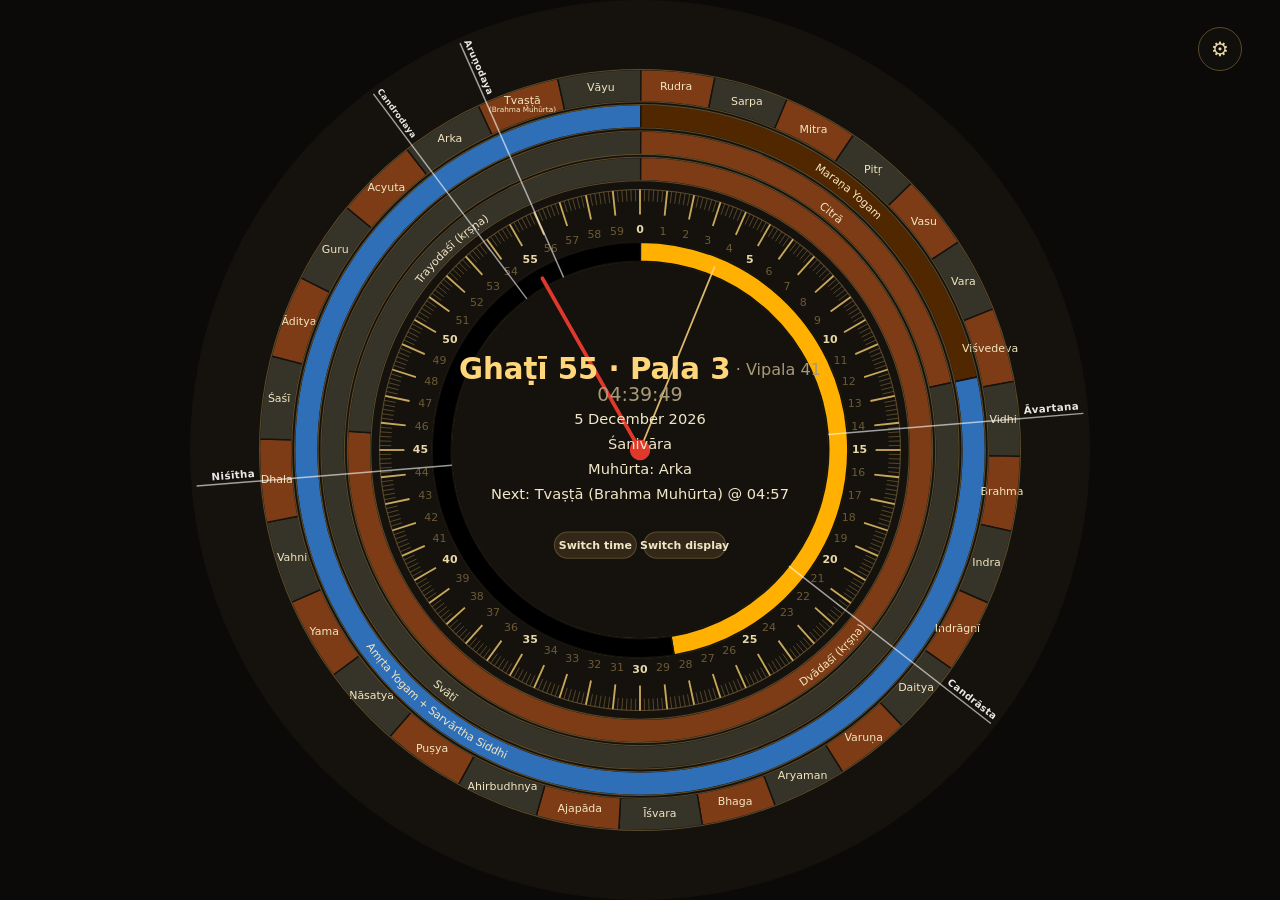
==== index.html @ 3bf40b59 "Settings: reorder the ring layers (switchable, Yogas, Nakṣatra, Tithi) A new 'Ring layers (outside -" ====
<!doctype html>
<html lang="en">
<head>
<meta charset="utf-8">
<meta name="viewport" content="width=device-width, initial-scale=1, maximum-scale=1, user-scalable=no">
<title>Vedic Wall Clock</title>
<link rel="manifest" href="manifest.json">
<meta name="theme-color" content="#15120d">
<meta name="mobile-web-app-capable" content="yes">
<meta name="apple-mobile-web-app-capable" content="yes">
<meta name="apple-mobile-web-app-status-bar-style" content="black-translucent">
<meta name="apple-mobile-web-app-title" content="Vedic Clock">
<link rel="icon" href="icons/favicon-32.png" sizes="32x32" type="image/png">
<link rel="icon" href="icons/favicon-16.png" sizes="16x16" type="image/png">
<link rel="apple-touch-icon" href="icons/apple-touch-icon.png">
<link rel="stylesheet" href="css/style.css?v=16">
</head>
<body>
<div id="stage">
  <svg id="dial"></svg>
  <button id="settings-toggle" aria-label="Settings">&#9881;</button>
</div>

<div id="settings-panel" class="hidden">
  <button id="settings-close" type="button" aria-label="Close">&times;</button>
  <h2>Settings</h2>

  <section>
    <h3>Time</h3>
    <label>Set clock to <input type="datetime-local" id="set-time"></label>
    <button id="set-time-now" type="button">Now</button>
    <button id="set-time-pause" type="button">Pause</button>
    <p class="settings-note" id="set-time-live">Live (following real time)</p>
  </section>

  <section>
    <h3>Location</h3>
    <label>Latitude <input type="number" id="set-lat" step="0.0001"></label>
    <label>Longitude <input type="number" id="set-lon" step="0.0001"></label>
    <label>Elevation (m) <input type="number" id="set-elev" step="1"></label>
    <button id="set-location-reset" type="button">Reset to Śṛṅgeri</button>
  </section>

  <section>
    <h3>Ayanāṃśa</h3>
    <select id="set-ayanamsa">
      <option value="lahiri">Lahiri (Citrapakṣa)</option>
    </select>
    <p class="settings-note">Only Lahiri is implemented in this prototype; see js/engine/ayanamsa.js.</p>
  </section>

  <section>
    <h3>Sunrise definition</h3>
    <label><input type="radio" name="sunriseEdge" value="upper-limb"> Upper limb, with refraction (default)</label>
    <label><input type="radio" name="sunriseEdge" value="disc-centre"> Disc centre, geometric (no refraction)</label>
  </section>

  <section>
    <h3>Ring layers (outside → in)</h3>
    <p class="settings-note">The physical order of the rings on the dial. Day / Night always stays innermost, inside the ghaṭī scale.</p>
    <ul id="set-layer-order" class="reorder-list"></ul>
  </section>

  <section>
    <h3>Switchable ring order</h3>
    <p class="settings-note">The order Switch display cycles through. Untick an element to leave it out. Tithi and nakṣatra have their own rings (see Always-on rings below). A sixth ring for Maraṇa, Viṣa, Amṛta, Sarvārtha Siddhi and Ravi Yoga appears on its own, outside this order, only on days one of them is actually active.</p>
    <ul id="set-ring-order" class="reorder-list"></ul>
  </section>

  <section>
    <h3>Always-on rings</h3>
    <div id="set-fixed-rings"></div>
  </section>

  <section>
    <h3>Marker lines</h3>
    <div id="set-markers"></div>
    <p class="settings-note">Candrodaya/Candrāsta (moonrise/moonset) appear only when they fall within the day; Saṅkrānti only on the day the Sun enters a new rāśi.</p>
  </section>

  <div class="settings-actions">
    <button id="settings-save" type="button">Save</button>
    <button id="settings-cancel" type="button">Cancel</button>
  </div>
</div>

<script src="js/vendor/astronomy.browser.js"></script>
<script src="js/engine/util.js"></script>
<script src="js/engine/ayanamsa.js"></script>
<script src="js/engine/sunrise.js"></script>
<script src="js/engine/sidereal.js"></script>
<script src="js/engine/elongation.js"></script>
<script src="js/engine/tithi.js"></script>
<script src="js/engine/nakshatra.js"></script>
<script src="js/engine/yoga.js"></script>
<script src="js/engine/karana.js"></script>
<script src="js/engine/lagna.js"></script>
<script src="js/engine/day-events.js"></script>
<script src="js/engine/masa.js"></script>
<script src="js/engine/scaled-intervals.js"></script>
<script src="js/engine/ghati.js"></script>
<script src="js/engine/panchanga.js"></script>
<script src="js/render/ring-adapter.js"></script>
<script src="js/render/dial.js"></script>
<script src="js/settings.js"></script>
<script src="js/app.js"></script>
<script>
  // Registers the offline cache (sw.js) so the clock keeps working once
  // installed, even without a connection. Harmless no-op over plain http://
  // or file:// where Service Worker isn't available/permitted.
  if ("serviceWorker" in navigator) {
    window.addEventListener("load", function () {
      navigator.serviceWorker.register("sw.js").catch(function (err) {
        console.warn("Service worker registration failed:", err);
      });
    });
  }
</script>
</body>
</html>
---- css/style.css ----
:root {
  --bg: #0b0a08;
  --dial-bg: #15120d;
  --ring-fill: #2a2113;
  --ring-fill-alt: #332817;
  --ring-neutral: #1c180f;
  --ring-stroke: #5a4a2a;
  /* Every ring of plain divisions (tithi, nakshatra, muhurta, yaama, kala,
     hora, yoga, karana, lagna) alternates these two by position. */
  --div-base: #7e3c16; /* red-brown */
  --div-alt: #363329; /* olive green */
  --daynight-day: #ffb000;
  --daynight-night: #000000;
  --tick-major: #c9a85c;
  --tick-minor: #6b5a35;
  --numeral: #e8d8a8;
  --hand: #e0392b;
  --hub: #e0392b;
  --centre-text: #f0e6c8;
  --centre-ghati: #ffd77a;
  --centre-clock-secondary: #a89a78;
  --contested: #e0392b;
  /* Good/bad-time rings (Good / Bad Times, and the yoga alert ring): bad =
     the project owner's dark brown, good = bright blue, mixed = the even
     blend of those two fills, ((#512700 + #2f6fb8) / 2). */
  --bad-fill: #512700;
  --bad-label: #ffe9cc;
  --good-fill: #2f6fb8;
  --good-label: #f0f7ff;
  --mixed-fill: #404b5c;
  --mixed-label: #f4f1ea;
  --label: #f3e6c0;
  --tooltip-bg: #1c1812;
  --tooltip-text: #f0e6c8;
  --tooltip-border: #5a4a2a;
}

* { box-sizing: border-box; }

html, body {
  margin: 0;
  padding: 0;
  width: 100%;
  height: 100%;
  background: var(--bg);
  overflow: hidden;
  font-family: "Segoe UI", system-ui, sans-serif;
}

#stage {
  position: relative;
  width: 100vw;
  height: 100vh;
  display: flex;
  align-items: center;
  justify-content: center;
}

#dial {
  width: min(100vw, 100vh);
  height: min(100vw, 100vh);
  background: var(--dial-bg);
  border-radius: 50%;
  touch-action: pan-y;
  user-select: none;
  cursor: default;
}

.ring-boundary, .ghati-scale-boundary {
  fill: none;
  stroke: var(--ring-stroke);
  stroke-width: 1.5;
}

.ring-segment {
  fill: var(--ring-fill);
  stroke: var(--dial-bg);
  stroke-width: 2;
}
.ring-segment:nth-of-type(odd) { fill: var(--ring-fill-alt); }
.ring-segment.neutral { fill: var(--ring-neutral); }
/* Invisible hover targets for the pieces of a merged good/bad run (see
   dial.js groupRuns): they carry the tooltips, the run's own path the look. */
.ring-segment-hit { fill: transparent; stroke: none; }
.ring-segment.contested { stroke: var(--contested); stroke-dasharray: 4 3; }

.ring-segment.div-base { fill: var(--div-base); }
.ring-segment.div-alt { fill: var(--div-alt); }

/* Good/bad-time rings (Rahu/Yama/Gulika/Durmuhurta/Abhijit, and Marana/
   Visha/Amrita/Sarvartha-Siddhi/Ravi Yoga): inauspicious spans in dark
   brown, auspicious ones in blue, overlaps of the two in their blend.
   These come after the `:nth-of-type(odd)`/`.neutral` rules above so they
   win the (equal-specificity) cascade regardless of position. */
.ring-segment.bad { fill: var(--bad-fill); }
.ring-segment.good { fill: var(--good-fill); }
.ring-segment.mixed { fill: var(--mixed-fill); }
.bad-label { fill: var(--bad-label); font-weight: 600; }
.good-label { fill: var(--good-label); font-weight: 600; }
.mixed-label { fill: var(--mixed-label); font-weight: 600; }

.tick-major { stroke: var(--tick-major); stroke-width: 2.5; }
.tick-minor { stroke: var(--tick-minor); stroke-width: 1; }

.dial-label {
  fill: var(--label);
  font-size: 15px;
  pointer-events: none;
}
.ghati-numeral { fill: var(--numeral); font-weight: 600; }
.ghati-numeral-minor { fill: var(--tick-minor); font-weight: 400; }
.hour-numeral { fill: var(--numeral); font-weight: 400; opacity: 0.8; }
.sunrise-numeral { fill: var(--daynight-day); font-weight: 700; }
.tick-sunrise { stroke: var(--daynight-day); stroke-width: 3; }
.contested-label { fill: var(--contested); }
.contested-marker { fill: var(--contested); pointer-events: none; }
.label-path { fill: none; stroke: none; }
.curved-label { font-weight: 500; }

.hand-line { stroke: var(--hand); stroke-width: 5; stroke-linecap: round; }
.hand-hub { fill: var(--hub); }
.pala-hand-line { stroke: var(--centre-ghati); stroke-width: 2.5; stroke-linecap: round; opacity: 0.85; }
.centre-plate { fill: var(--dial-bg); }

/* "Switch time" / "Switch display" buttons in the centre of the dial
   (SVG, see dial.js centreButton). */
.centre-button { cursor: pointer; outline: none; }
.centre-button-bg { fill: var(--ring-fill-alt); stroke: var(--ring-stroke); stroke-width: 1.5; }
.centre-button:hover .centre-button-bg,
.centre-button:focus-visible .centre-button-bg { fill: var(--ring-stroke); }
.centre-button-label { fill: var(--centre-text); font-size: 15px; font-weight: 600; pointer-events: none; }

/* Avartana / Nishitha marker lines (dial.js renderDayMarkers). */
.day-marker-line { stroke: #ffffff; stroke-opacity: 0.6; stroke-width: 2; pointer-events: none; }
.day-marker-hit { stroke: transparent; stroke-width: 14; }
.day-marker-label {
  fill: #ffffff; fill-opacity: 0.9;
  font-size: 14px; font-weight: 700; letter-spacing: 0.04em;
  /* dark halo so the text stays legible over whichever ring it crosses */
  stroke: var(--dial-bg); stroke-width: 3px; stroke-opacity: 0.8; paint-order: stroke;
  pointer-events: none;
}

.daynight-segment { stroke: var(--dial-bg); stroke-width: 2; }
.daynight-day { fill: var(--daynight-day); }
.daynight-night { fill: var(--daynight-night); }

.centre-line {
  fill: var(--centre-text);
  font-size: 20px;
  pointer-events: none;
}
.centre-line-ghati {
  fill: var(--centre-ghati);
  font-size: 40px;
  font-weight: 700;
  font-variant-numeric: tabular-nums;
}
.centre-line-clock-secondary {
  fill: var(--centre-clock-secondary);
  font-size: 26px;
  font-variant-numeric: tabular-nums;
}
.centre-line-sub {
  font-size: 22px;
  font-weight: 400;
  fill: var(--centre-clock-secondary);
}

#settings-toggle {
  position: absolute;
  top: 3%;
  right: 3%;
  width: 44px;
  height: 44px;
  border-radius: 50%;
  background: rgba(21, 18, 13, 0.7);
  color: var(--numeral);
  border: 1px solid var(--ring-stroke);
  font-size: 20px;
  cursor: pointer;
  z-index: 5;
}
#settings-toggle:hover { background: rgba(42, 33, 19, 0.9); }

#settings-panel {
  position: fixed;
  top: 0;
  right: 0;
  bottom: 0;
  width: min(360px, 90vw);
  overflow-y: auto;
  background: #1a1510;
  color: var(--centre-text);
  border-left: 1px solid var(--ring-stroke);
  padding: 20px;
  font-family: "Segoe UI", system-ui, sans-serif;
  z-index: 20;
  box-shadow: -8px 0 24px rgba(0, 0, 0, 0.5);
}
#settings-panel.hidden { display: none; }
#settings-close {
  position: absolute;
  top: 14px;
  right: 16px;
  width: 32px;
  height: 32px;
  border-radius: 50%;
  background: #332817;
  color: var(--centre-text);
  border: 1px solid var(--ring-stroke);
  font-size: 20px;
  line-height: 1;
  cursor: pointer;
}
#settings-panel h2 { margin-top: 0; color: var(--centre-ghati); }
#settings-panel h3 { font-size: 14px; text-transform: uppercase; letter-spacing: 0.05em; color: var(--numeral); margin-bottom: 8px; }
#settings-panel section { margin-bottom: 22px; }
#settings-panel label { display: block; margin-bottom: 8px; font-size: 14px; }
#settings-panel input[type="number"],
#settings-panel input[type="datetime-local"] {
  width: 100%;
  background: #262019;
  color: var(--centre-text);
  border: 1px solid #555;
  padding: 5px 8px;
  margin-top: 3px;
}
#settings-panel select {
  width: 100%;
  background: #262019;
  color: var(--centre-text);
  border: 1px solid #555;
  padding: 5px 8px;
}
#settings-panel .settings-note { font-size: 12px; color: #a89a78; margin: 6px 0 0; }
#settings-panel button {
  background: #332817;
  color: var(--centre-text);
  border: 1px solid var(--ring-stroke);
  padding: 6px 14px;
  cursor: pointer;
  margin-top: 6px;
}
#settings-panel button:disabled { opacity: 0.3; cursor: default; }
.reorder-list { list-style: none; padding: 0; margin: 0; }
.reorder-list li {
  display: flex;
  align-items: center;
  justify-content: space-between;
  padding: 6px 8px;
  background: #221c14;
  border: 1px solid #3a3022;
  margin-bottom: 4px;
  font-size: 14px;
}
.reorder-list li button { padding: 2px 8px; margin: 0 0 0 4px; }
.reorder-list li label { margin: 0; flex: 1; }
.settings-actions { display: flex; gap: 10px; }
.settings-actions button { flex: 1; }
#settings-save { background: var(--ring-stroke); font-weight: 600; }
#set-time { margin-right: 8px; }
#set-time-live { font-style: italic; }

/* Custom dark-mode tooltip for ring segments (replaces SVG's native <title>,
   which is OS-rendered and can't be styled - see dial.js attachTooltip).
   A light-mode variant is a later concern. */
.dial-tooltip {
  position: fixed;
  z-index: 50;
  background: var(--tooltip-bg);
  color: var(--tooltip-text);
  border: 1px solid var(--tooltip-border);
  border-radius: 4px;
  padding: 6px 10px;
  font-family: "Segoe UI", system-ui, sans-serif;
  font-size: 13px;
  line-height: 1.4;
  pointer-events: none;
  white-space: nowrap;
  box-shadow: 0 4px 12px rgba(0, 0, 0, 0.5);
}
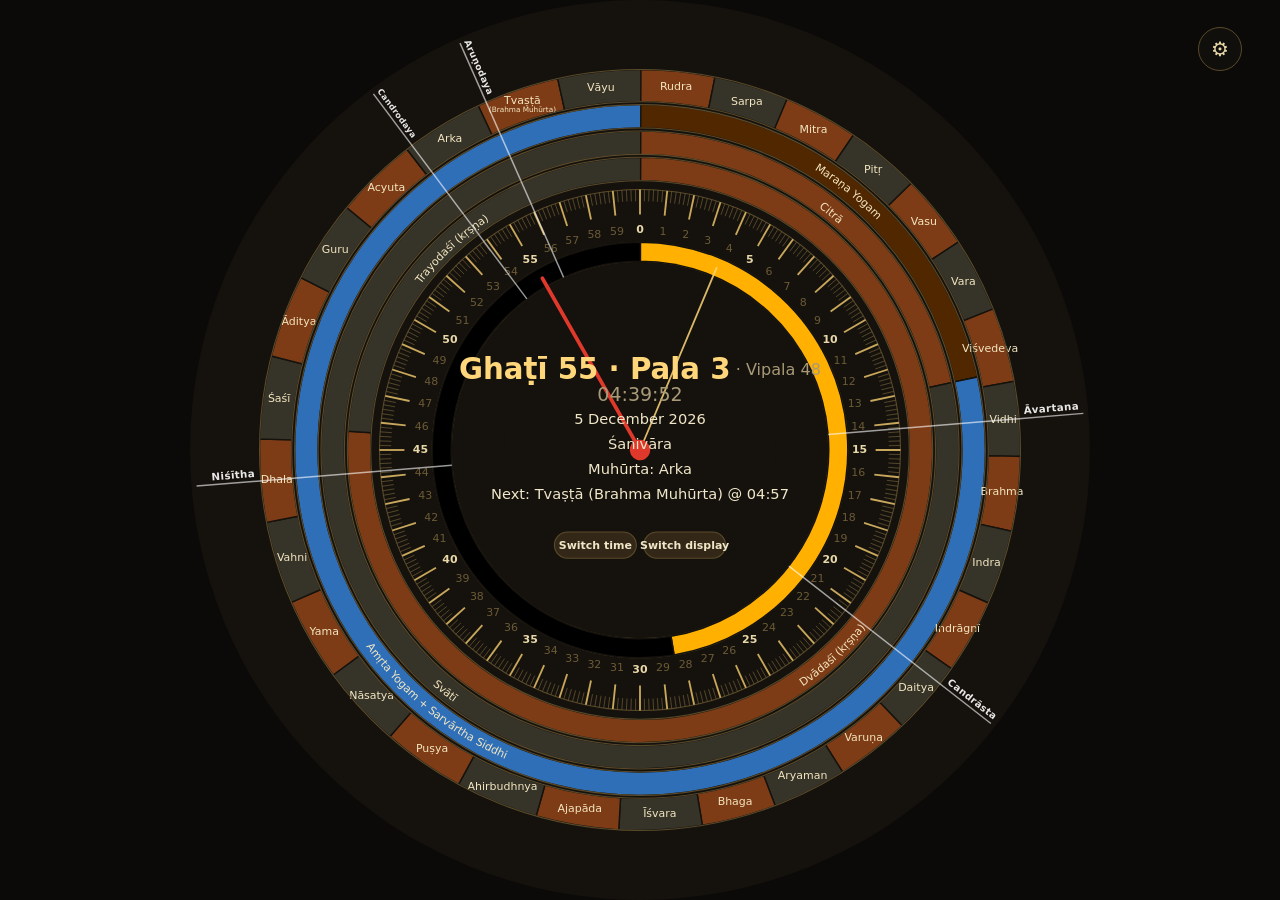
==== commit ca3adf7b: "Merge Ring layers and Always-on rings settings sections Hide/unhide checkboxes for Yogas, Nakṣatra, " ====
--- a/index.html
+++ b/index.html
@@ -57,19 +57,14 @@
 
   <section>
     <h3>Ring layers (outside → in)</h3>
-    <p class="settings-note">The physical order of the rings on the dial. Day / Night always stays innermost, inside the ghaṭī scale.</p>
+    <p class="settings-note">The physical order of the rings on the dial, and which of the always-on rings are shown. Day / Night always stays innermost, inside the ghaṭī scale, so it has no reorder control.</p>
     <ul id="set-layer-order" class="reorder-list"></ul>
   </section>
 
   <section>
     <h3>Switchable ring order</h3>
-    <p class="settings-note">The order Switch display cycles through. Untick an element to leave it out. Tithi and nakṣatra have their own rings (see Always-on rings below). A sixth ring for Maraṇa, Viṣa, Amṛta, Sarvārtha Siddhi and Ravi Yoga appears on its own, outside this order, only on days one of them is actually active.</p>
+    <p class="settings-note">The order Switch display cycles through. Untick an element to leave it out. Tithi and nakṣatra have their own rings (see Ring layers above). A sixth ring for Maraṇa, Viṣa, Amṛta, Sarvārtha Siddhi and Ravi Yoga appears on its own, outside this order, only on days one of them is actually active.</p>
     <ul id="set-ring-order" class="reorder-list"></ul>
-  </section>
-
-  <section>
-    <h3>Always-on rings</h3>
-    <div id="set-fixed-rings"></div>
   </section>
 
   <section>
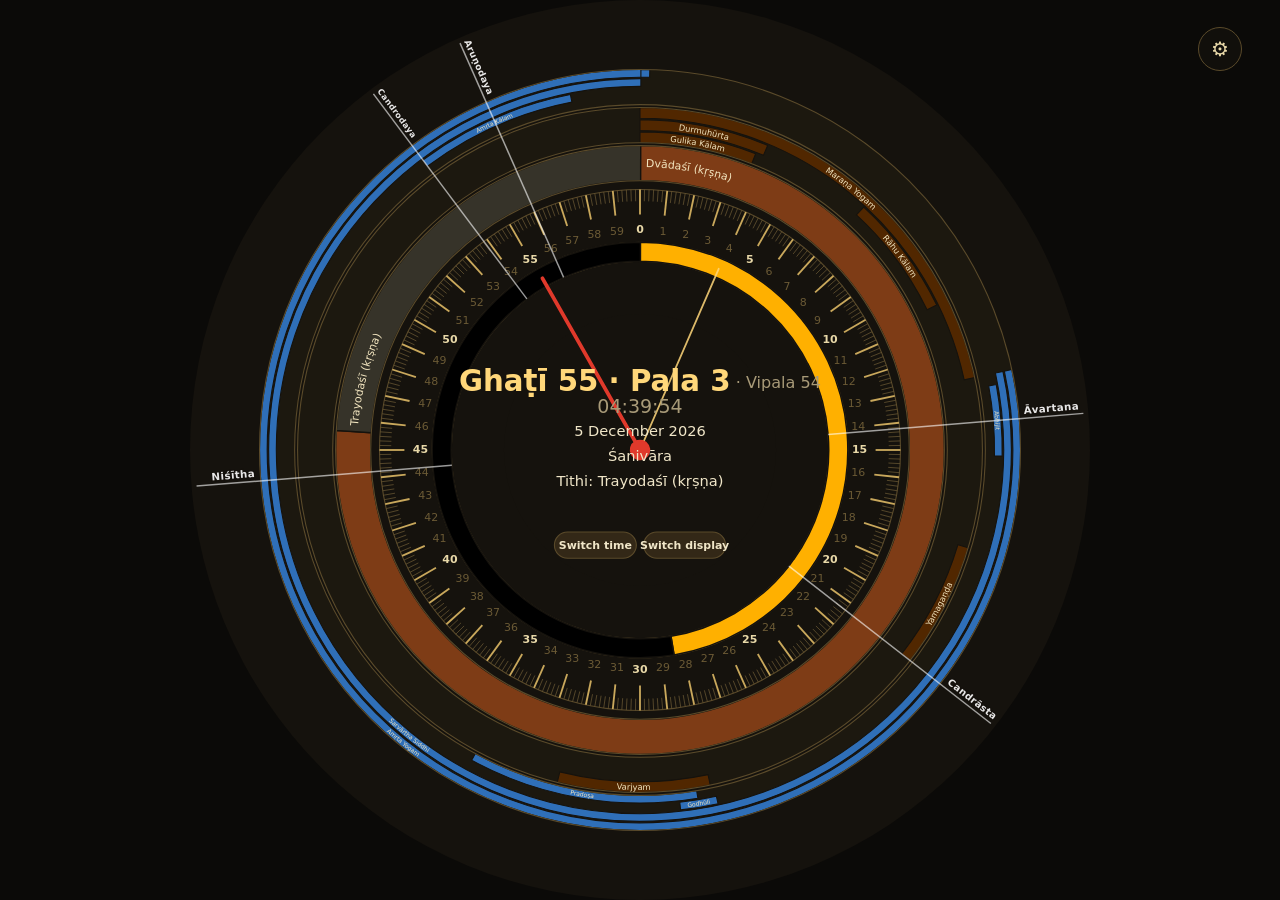
==== commit ced4c2ea: "Rings: Good Times and Bad Times always-on, tithi/nakshatra switchable - Three equal ring layers (48 " ====
--- a/index.html
+++ b/index.html
@@ -13,7 +13,7 @@
 <link rel="icon" href="icons/favicon-32.png" sizes="32x32" type="image/png">
 <link rel="icon" href="icons/favicon-16.png" sizes="16x16" type="image/png">
 <link rel="apple-touch-icon" href="icons/apple-touch-icon.png">
-<link rel="stylesheet" href="css/style.css?v=16">
+<link rel="stylesheet" href="css/style.css?v=17">
 </head>
 <body>
 <div id="stage">
@@ -63,7 +63,7 @@
 
   <section>
     <h3>Switchable ring order</h3>
-    <p class="settings-note">The order Switch display cycles through. Untick an element to leave it out. Tithi and nakṣatra have their own rings (see Ring layers above). A sixth ring for Maraṇa, Viṣa, Amṛta, Sarvārtha Siddhi and Ravi Yoga appears on its own, outside this order, only on days one of them is actually active.</p>
+    <p class="settings-note">The order Switch display cycles through. Untick an element to leave it out. The good and bad times (Rāhu Kālam, Yamagaṇḍa, Gulika, Durmuhūrta, Varjyam; Abhijit, Pradoṣa, Godhūli, Amṛta Kālam; and the Maraṇa, Viṣa, Amṛta, Sarvārtha Siddhi and Ravi yogas) have their own always-on Good Times and Bad Times rings (see Ring layers above).</p>
     <ul id="set-ring-order" class="reorder-list"></ul>
   </section>
 
--- a/css/style.css
+++ b/css/style.css
@@ -20,15 +20,12 @@
   --centre-ghati: #ffd77a;
   --centre-clock-secondary: #a89a78;
   --contested: #e0392b;
-  /* Good/bad-time rings (Good / Bad Times, and the yoga alert ring): bad =
-     the project owner's dark brown, good = bright blue, mixed = the even
-     blend of those two fills, ((#512700 + #2f6fb8) / 2). */
+  /* Good Times / Bad Times rings: bad = the project owner's dark brown,
+     good = bright blue. */
   --bad-fill: #512700;
   --bad-label: #ffe9cc;
   --good-fill: #2f6fb8;
   --good-label: #f0f7ff;
-  --mixed-fill: #404b5c;
-  --mixed-label: #f4f1ea;
   --label: #f3e6c0;
   --tooltip-bg: #1c1812;
   --tooltip-text: #f0e6c8;
@@ -87,17 +84,19 @@
 .ring-segment.div-base { fill: var(--div-base); }
 .ring-segment.div-alt { fill: var(--div-alt); }
 
-/* Good/bad-time rings (Rahu/Yama/Gulika/Durmuhurta/Abhijit, and Marana/
-   Visha/Amrita/Sarvartha-Siddhi/Ravi Yoga): inauspicious spans in dark
-   brown, auspicious ones in blue, overlaps of the two in their blend.
-   These come after the `:nth-of-type(odd)`/`.neutral` rules above so they
-   win the (equal-specificity) cascade regardless of position. */
+/* Good Times / Bad Times rings (Rahu/Yama/Gulika/Durmuhurta/Varjyam/
+   Marana/Visha; Abhijit/Pradosha/Godhuli/Amrita Kalam/Amrita/Sarvartha
+   Siddhi/Ravi Yoga): inauspicious windows in dark brown, auspicious ones
+   in blue. These come after the `:nth-of-type(odd)`/`.neutral` rules above
+   so they win the (equal-specificity) cascade regardless of position. */
 .ring-segment.bad { fill: var(--bad-fill); }
 .ring-segment.good { fill: var(--good-fill); }
-.ring-segment.mixed { fill: var(--mixed-fill); }
+/* Good Times / Bad Times rings: a faint full-ring background behind the
+   per-event lanes (dial.js renderEventRing). */
+.ring-segment.event-ring-bg { fill: var(--ring-neutral); stroke: none; }
+.ring-segment.event-segment { stroke-width: 1.5; }
 .bad-label { fill: var(--bad-label); font-weight: 600; }
 .good-label { fill: var(--good-label); font-weight: 600; }
-.mixed-label { fill: var(--mixed-label); font-weight: 600; }
 
 .tick-major { stroke: var(--tick-major); stroke-width: 2.5; }
 .tick-minor { stroke: var(--tick-minor); stroke-width: 1; }
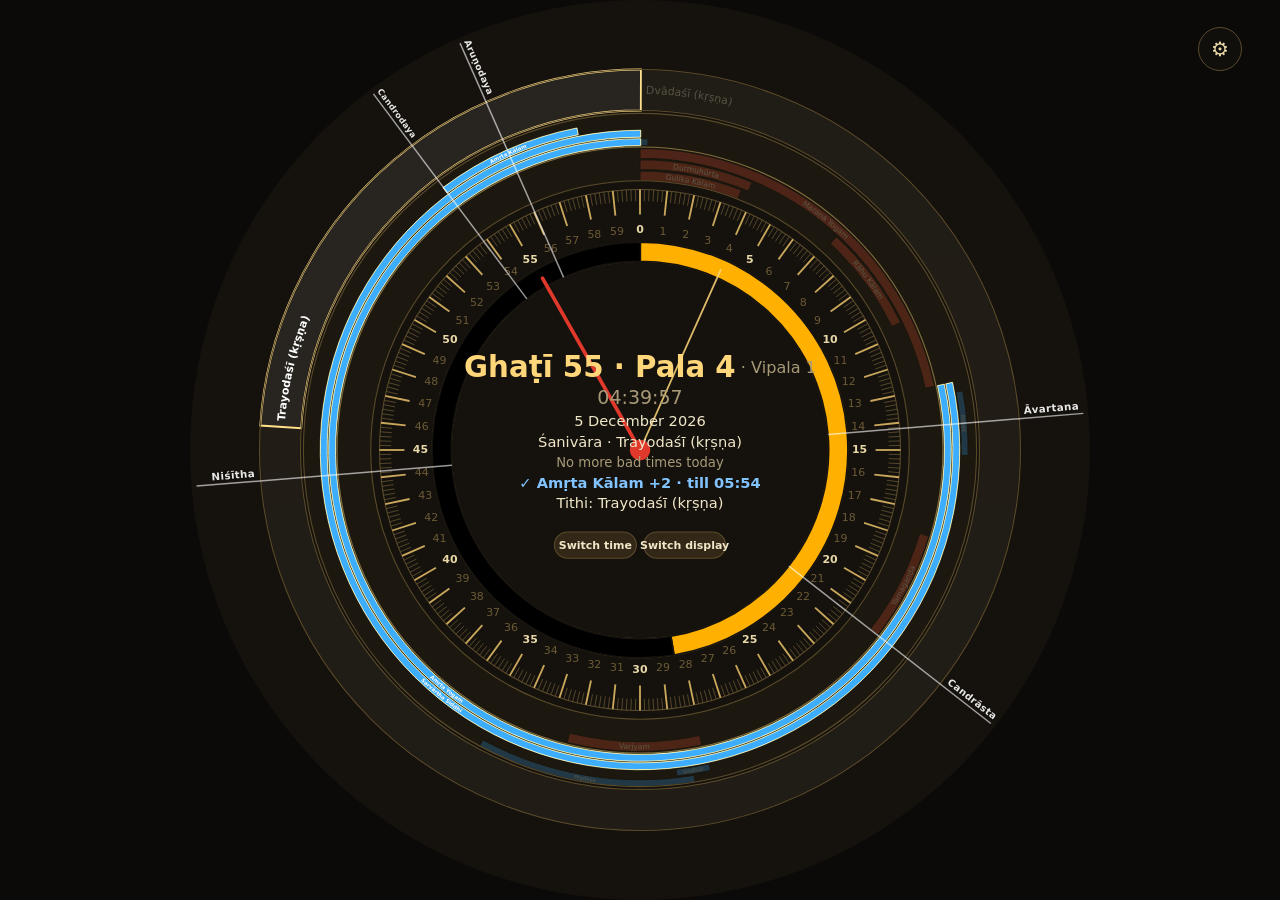
==== commit 31ef4b7a: "Good/Bad Times as one facing ring, now/past states, centre status, new colours - Good and bad window" ====
--- a/index.html
+++ b/index.html
@@ -13,7 +13,7 @@
 <link rel="icon" href="icons/favicon-32.png" sizes="32x32" type="image/png">
 <link rel="icon" href="icons/favicon-16.png" sizes="16x16" type="image/png">
 <link rel="apple-touch-icon" href="icons/apple-touch-icon.png">
-<link rel="stylesheet" href="css/style.css?v=17">
+<link rel="stylesheet" href="css/style.css?v=18">
 </head>
 <body>
 <div id="stage">
@@ -63,7 +63,7 @@
 
   <section>
     <h3>Switchable ring order</h3>
-    <p class="settings-note">The order Switch display cycles through. Untick an element to leave it out. The good and bad times (Rāhu Kālam, Yamagaṇḍa, Gulika, Durmuhūrta, Varjyam; Abhijit, Pradoṣa, Godhūli, Amṛta Kālam; and the Maraṇa, Viṣa, Amṛta, Sarvārtha Siddhi and Ravi yogas) have their own always-on Good Times and Bad Times rings (see Ring layers above).</p>
+    <p class="settings-note">The order Switch display cycles through. Untick an element to leave it out. The good and bad times (Rāhu Kālam, Yamagaṇḍa, Gulika, Durmuhūrta, Varjyam; Abhijit, Pradoṣa, Godhūli, Amṛta Kālam; and the Maraṇa, Viṣa, Amṛta, Sarvārtha Siddhi and Ravi yogas) share the always-on Good / Bad Times ring (see Ring layers above): good windows on its outer half, bad ones on its inner half.</p>
     <ul id="set-ring-order" class="reorder-list"></ul>
   </section>
 
@@ -71,6 +71,12 @@
     <h3>Marker lines</h3>
     <div id="set-markers"></div>
     <p class="settings-note">Candrodaya/Candrāsta (moonrise/moonset) appear only when they fall within the day; Saṅkrānti only on the day the Sun enters a new rāśi.</p>
+  </section>
+
+  <section>
+    <h3>Defaults</h3>
+    <button id="settings-reset" type="button">Reset to defaults</button>
+    <p class="settings-note">Puts every setting above (location, ayanāṃśa, sunrise, ring layers, ring order, marker lines) back to its default. Nothing changes until you Save.</p>
   </section>
 
   <div class="settings-actions">
--- a/css/style.css
+++ b/css/style.css
@@ -6,9 +6,10 @@
   --ring-neutral: #1c180f;
   --ring-stroke: #5a4a2a;
   /* Every ring of plain divisions (tithi, nakshatra, muhurta, yaama, kala,
-     hora, yoga, karana, lagna) alternates these two by position. */
-  --div-base: #7e3c16; /* red-brown */
-  --div-alt: #363329; /* olive green */
+     hora, yoga, karana, lagna) alternates these two by position. Both are
+     neutral on purpose: hue is reserved for meaning (bad / good / now). */
+  --div-base: #3d362b; /* warm taupe */
+  --div-alt: #282520; /* dark olive-grey */
   --daynight-day: #ffb000;
   --daynight-night: #000000;
   --tick-major: #c9a85c;
@@ -20,12 +21,18 @@
   --centre-ghati: #ffd77a;
   --centre-clock-secondary: #a89a78;
   --contested: #e0392b;
-  /* Good Times / Bad Times rings: bad = the project owner's dark brown,
-     good = bright blue. */
-  --bad-fill: #512700;
-  --bad-label: #ffe9cc;
-  --good-fill: #2f6fb8;
-  --good-label: #f0f7ff;
+  /* Good / Bad Times ring: bad = vermilion, the most salient colour on the
+     dial (warnings should be the first thing seen); good = clear blue.
+     The two differ in hue AND lightness, so they stay apart for red-green
+     colour-blind viewers too. */
+  --bad-fill: #c0442b;
+  --bad-label: #fff3ec;
+  --good-fill: #2f86c9;
+  --good-label: #f2f8ff;
+  /* Highlight for whatever is active right now (dial.js updateTimeState). */
+  --active-outline: #ffe08a;
+  --centre-bad: #ff8d6e;
+  --centre-good: #82c4ff;
   --label: #f3e6c0;
   --tooltip-bg: #1c1812;
   --tooltip-text: #f0e6c8;
@@ -95,6 +102,18 @@
    per-event lanes (dial.js renderEventRing). */
 .ring-segment.event-ring-bg { fill: var(--ring-neutral); stroke: none; }
 .ring-segment.event-segment { stroke-width: 1.5; }
+/* The axis down the middle of the Good / Bad Times ring: good windows grow
+   outward from it, bad ones inward. */
+.good-bad-axis { fill: none; stroke: var(--tick-major); stroke-width: 1.5; stroke-opacity: 0.6; pointer-events: none; }
+
+/* Now / past (dial.js updateTimeState): segments already over fade back,
+   the active one gets a bright outline and a lift. */
+.timed { transition: opacity 0.6s; }
+.timed.is-past { opacity: 0.3; }
+.timed.is-active .ring-segment { stroke: var(--active-outline); stroke-width: 2.5; }
+/* Event lanes can be thin, so their outline is too: the lift does the work. */
+.timed.is-active .event-segment { stroke-width: 1; filter: brightness(1.3); }
+.timed.is-active .dial-label { fill: #ffffff; font-weight: 700; }
 .bad-label { fill: var(--bad-label); font-weight: 600; }
 .good-label { fill: var(--good-label); font-weight: 600; }
 
@@ -160,6 +179,9 @@
   font-size: 26px;
   font-variant-numeric: tabular-nums;
 }
+.centre-line-bad { fill: var(--centre-bad); font-weight: 600; }
+.centre-line-good { fill: var(--centre-good); font-weight: 600; }
+.centre-line-muted { fill: var(--centre-clock-secondary); font-size: 18px; }
 .centre-line-sub {
   font-size: 22px;
   font-weight: 400;
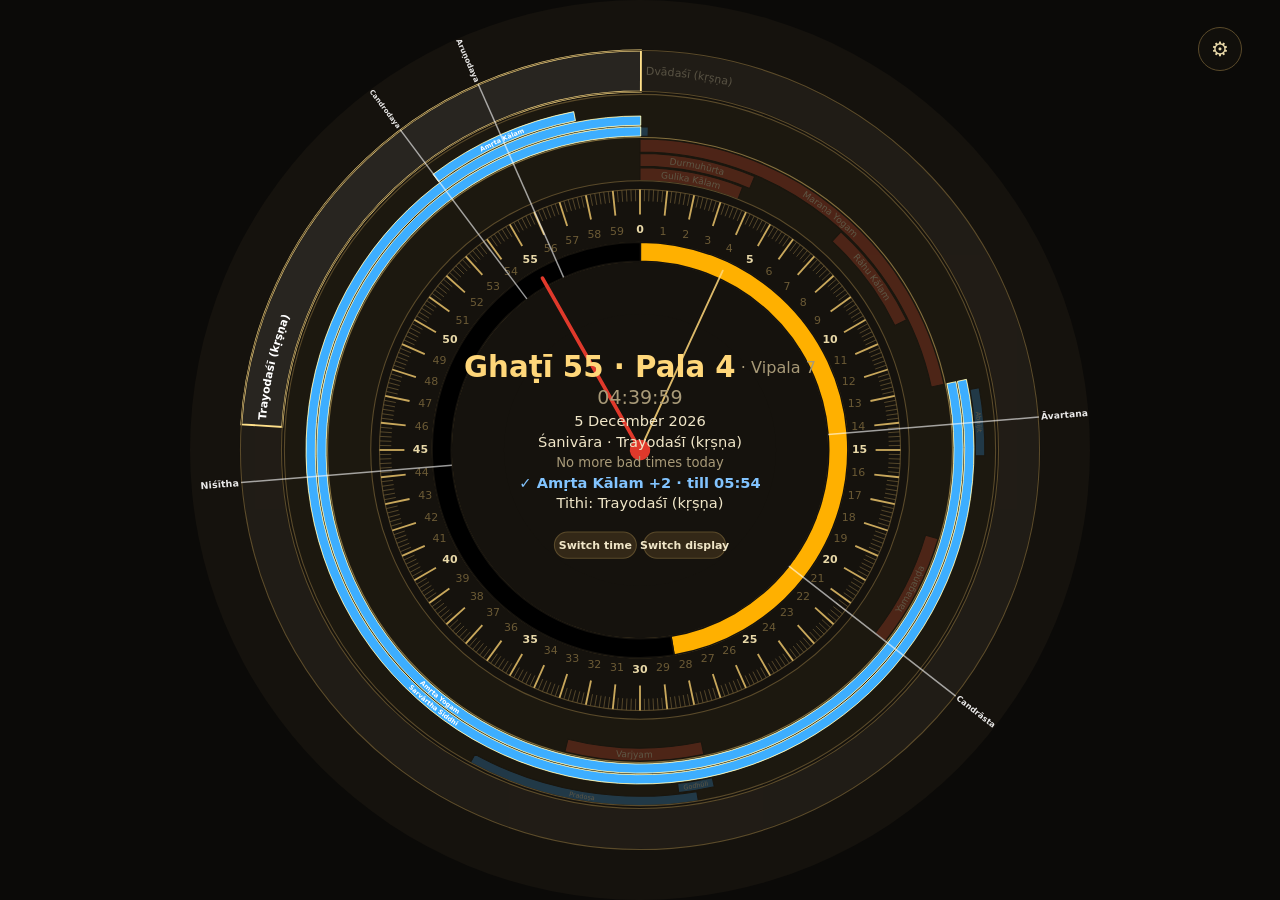
==== commit c33d1d17: "Marker labels as line extensions; widen the Good / Bad Times ring Each marker line (Āvartana, Niśīth" ====
--- a/index.html
+++ b/index.html
@@ -13,7 +13,7 @@
 <link rel="icon" href="icons/favicon-32.png" sizes="32x32" type="image/png">
 <link rel="icon" href="icons/favicon-16.png" sizes="16x16" type="image/png">
 <link rel="apple-touch-icon" href="icons/apple-touch-icon.png">
-<link rel="stylesheet" href="css/style.css?v=18">
+<link rel="stylesheet" href="css/style.css?v=19">
 </head>
 <body>
 <div id="stage">
--- a/css/style.css
+++ b/css/style.css
@@ -153,7 +153,7 @@
 .day-marker-hit { stroke: transparent; stroke-width: 14; }
 .day-marker-label {
   fill: #ffffff; fill-opacity: 0.9;
-  font-size: 14px; font-weight: 700; letter-spacing: 0.04em;
+  font-size: 13px; font-weight: 700; letter-spacing: 0.01em;
   /* dark halo so the text stays legible over whichever ring it crosses */
   stroke: var(--dial-bg); stroke-width: 3px; stroke-opacity: 0.8; paint-order: stroke;
   pointer-events: none;
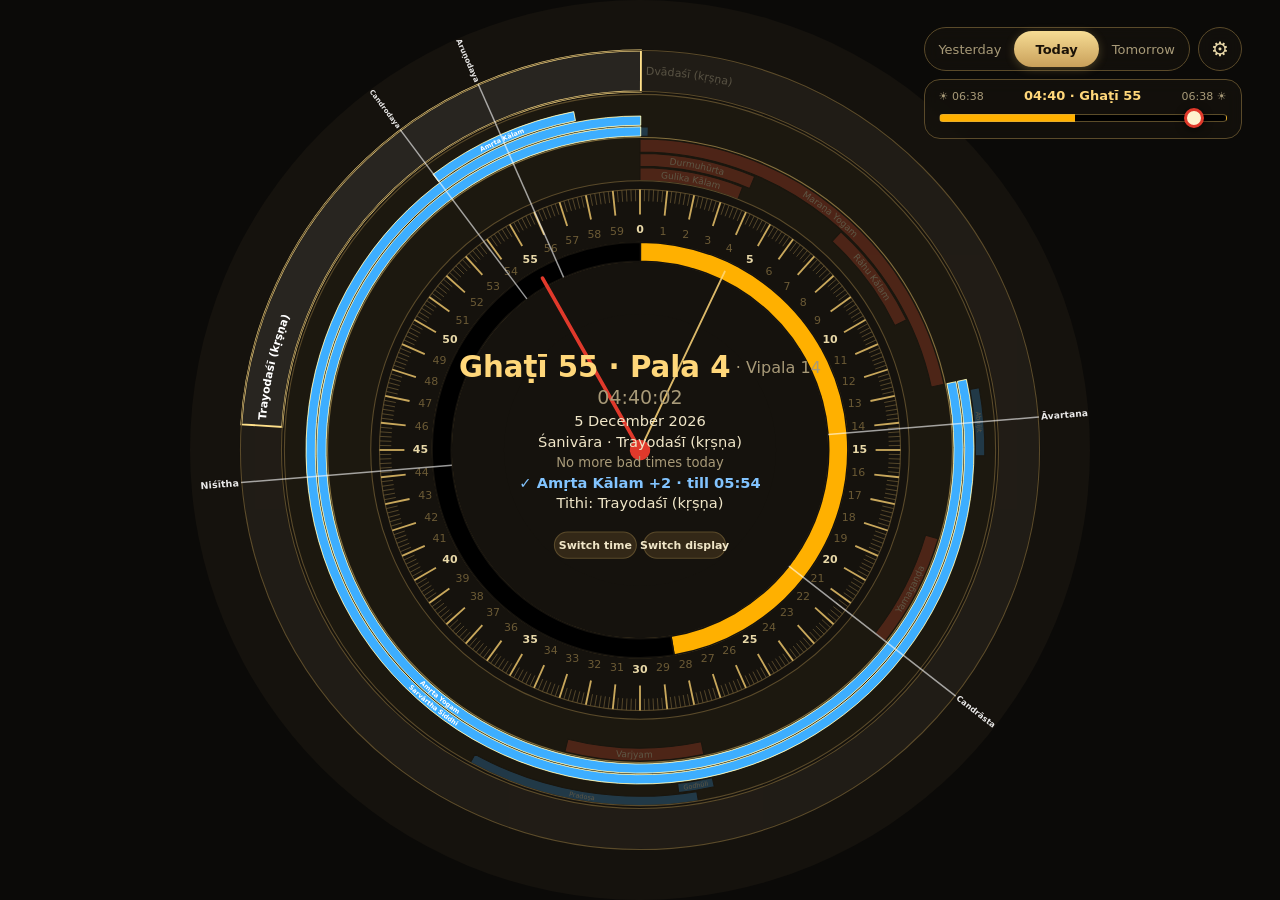
==== commit b901b4a4: "Alarms, Yesterday/Today/Tomorrow buttons and a time slider Day controls beside the settings gear: - " ====
--- a/index.html
+++ b/index.html
@@ -13,17 +13,45 @@
 <link rel="icon" href="icons/favicon-32.png" sizes="32x32" type="image/png">
 <link rel="icon" href="icons/favicon-16.png" sizes="16x16" type="image/png">
 <link rel="apple-touch-icon" href="icons/apple-touch-icon.png">
-<link rel="stylesheet" href="css/style.css?v=19">
+<link rel="stylesheet" href="css/style.css?v=20">
 </head>
 <body>
 <div id="stage">
   <svg id="dial"></svg>
-  <button id="settings-toggle" aria-label="Settings">&#9881;</button>
+  <div id="top-controls">
+    <div class="tc-row">
+      <div id="day-buttons" role="group" aria-label="Day shown on the clock">
+        <button type="button" id="day-yesterday" data-day="-1">Yesterday</button>
+        <button type="button" id="day-today" data-day="0">Today</button>
+        <button type="button" id="day-tomorrow" data-day="1">Tomorrow</button>
+      </div>
+      <button id="settings-toggle" aria-label="Settings">&#9881;</button>
+    </div>
+    <div id="time-scrub">
+      <div class="scrub-head">
+        <span id="scrub-sunrise" title="Sunrise">&#9728; --:--</span>
+        <output id="scrub-readout" for="time-slider">--:--</output>
+        <span id="scrub-next" title="Next sunrise">--:-- &#9728;</span>
+      </div>
+      <input type="range" id="time-slider" min="0" max="1439" step="1" value="0" aria-label="Time of day, sunrise to sunrise">
+    </div>
+    <button type="button" id="next-alarm" hidden></button>
+  </div>
 </div>
 
 <div id="settings-panel" class="hidden">
   <button id="settings-close" type="button" aria-label="Close">&times;</button>
   <h2>Settings</h2>
+
+  <section id="alarm-section">
+    <h3>Alarms</h3>
+    <button id="alarm-set" type="button" class="primary-action">
+      <svg viewBox="0 0 24 24" aria-hidden="true"><path d="M12 3.2a1 1 0 0 1 1 1v.7a6 6 0 0 1 5 5.9v3.2l1.6 2.6a.9.9 0 0 1-.8 1.4H5.2a.9.9 0 0 1-.8-1.4L6 13.8V10.8a6 6 0 0 1 5-5.9v-.7a1 1 0 0 1 1-1Z"/><path d="M9.6 19.2a2.5 2.5 0 0 0 4.8 0"/></svg>
+      Set Alarm
+    </button>
+    <ul id="alarm-list" class="alarm-list"></ul>
+    <p class="settings-note">Alarms are saved as soon as you set them (no need to press Save) and follow real time, even while the dial shows another day. They ring while the clock is open - after a reload, tap the page once so the browser allows sound.</p>
+  </section>
 
   <section>
     <h3>Time</h3>
@@ -104,6 +132,8 @@
 <script src="js/render/ring-adapter.js"></script>
 <script src="js/render/dial.js"></script>
 <script src="js/settings.js"></script>
+<script src="js/alarms.js"></script>
+<script src="js/alarm-ui.js"></script>
 <script src="js/app.js"></script>
 <script>
   // Registers the offline cache (sw.js) so the clock keeps working once
--- a/css/style.css
+++ b/css/style.css
@@ -189,9 +189,7 @@
 }
 
 #settings-toggle {
-  position: absolute;
-  top: 3%;
-  right: 3%;
+  flex: none;
   width: 44px;
   height: 44px;
   border-radius: 50%;
@@ -200,7 +198,7 @@
   border: 1px solid var(--ring-stroke);
   font-size: 20px;
   cursor: pointer;
-  z-index: 5;
+  backdrop-filter: blur(8px);
 }
 #settings-toggle:hover { background: rgba(42, 33, 19, 0.9); }
 
@@ -301,3 +299,480 @@
   white-space: nowrap;
   box-shadow: 0 4px 12px rgba(0, 0, 0, 0.5);
 }
+
+/* ======================================================================
+   Top-right controls: Yesterday / Today / Tomorrow, the time slider, the
+   settings gear and the next-alarm chip.
+   ====================================================================== */
+:root {
+  --gold: #c9a85c;
+  --gold-hi: #ffd77a;
+  --gold-fill: linear-gradient(180deg, #f6dc94, #c9a05a);
+  --ink: #f0e6c8;
+  --muted: #a89a78;
+  --glass: rgba(21, 18, 13, 0.72);
+  --serif: "Iowan Old Style", "Palatino Linotype", Palatino, "Book Antiqua", Georgia, serif;
+}
+
+#top-controls {
+  position: absolute;
+  top: 3%;
+  right: 3%;
+  z-index: 5;
+  width: min(318px, calc(100vw - 24px));
+  display: flex;
+  flex-direction: column;
+  align-items: stretch;
+  gap: 8px;
+}
+.tc-row { display: flex; align-items: center; gap: 8px; }
+
+#day-buttons {
+  flex: 1;
+  min-width: 0;
+  display: flex;
+  gap: 2px;
+  padding: 3px;
+  background: var(--glass);
+  border: 1px solid var(--ring-stroke);
+  border-radius: 999px;
+  backdrop-filter: blur(8px);
+}
+#day-buttons button {
+  flex: 1;
+  min-width: 0;
+  height: 36px;
+  padding: 0 6px;
+  border: 0;
+  border-radius: 999px;
+  background: transparent;
+  color: var(--muted);
+  font: inherit;
+  font-size: 13px;
+  cursor: pointer;
+  transition: background 0.15s, color 0.15s;
+}
+#day-buttons button:hover { color: var(--ink); background: rgba(201, 168, 92, 0.14); }
+#day-buttons button.on {
+  background: var(--gold-fill);
+  color: #1a1208;
+  font-weight: 700;
+  box-shadow: 0 2px 10px rgba(201, 168, 92, 0.3);
+}
+
+#time-scrub {
+  padding: 8px 14px 9px;
+  background: var(--glass);
+  border: 1px solid var(--ring-stroke);
+  border-radius: 16px;
+  backdrop-filter: blur(8px);
+  --day-frac: 50%;
+}
+.scrub-head {
+  display: flex;
+  justify-content: space-between;
+  align-items: baseline;
+  gap: 8px;
+  font-size: 11px;
+  color: var(--muted);
+  font-variant-numeric: tabular-nums;
+}
+#scrub-readout {
+  color: var(--gold-hi);
+  font-size: 13px;
+  font-weight: 600;
+  white-space: nowrap;
+}
+#time-slider {
+  -webkit-appearance: none;
+  appearance: none;
+  display: block;
+  width: 100%;
+  height: 22px;
+  margin: 4px 0 0;
+  background: transparent;
+  cursor: pointer;
+  touch-action: pan-y;
+}
+/* The track is coloured like the Day / Night ring: amber from sunrise to
+   sunset, black from sunset to the next sunrise. */
+#time-slider::-webkit-slider-runnable-track {
+  height: 8px;
+  border-radius: 4px;
+  border: 1px solid rgba(201, 168, 92, 0.45);
+  background: linear-gradient(to right, var(--daynight-day) 0 var(--day-frac), var(--daynight-night) var(--day-frac) 100%);
+}
+#time-slider::-moz-range-track {
+  height: 6px;
+  border-radius: 4px;
+  border: 1px solid rgba(201, 168, 92, 0.45);
+  background: linear-gradient(to right, var(--daynight-day) 0 var(--day-frac), var(--daynight-night) var(--day-frac) 100%);
+}
+#time-slider::-webkit-slider-thumb {
+  -webkit-appearance: none;
+  width: 20px;
+  height: 20px;
+  margin-top: -7px;
+  border-radius: 50%;
+  background: #fff3cf;
+  border: 3px solid var(--hand);
+  box-shadow: 0 2px 8px rgba(0, 0, 0, 0.6);
+}
+#time-slider::-moz-range-thumb {
+  width: 14px;
+  height: 14px;
+  border-radius: 50%;
+  background: #fff3cf;
+  border: 3px solid var(--hand);
+  box-shadow: 0 2px 8px rgba(0, 0, 0, 0.6);
+}
+#time-slider:focus-visible { outline: 2px solid var(--gold-hi); outline-offset: 3px; border-radius: 6px; }
+
+#next-alarm {
+  align-self: flex-end;
+  display: inline-flex;
+  align-items: center;
+  gap: 7px;
+  max-width: 100%;
+  padding: 6px 13px 6px 10px;
+  background: var(--glass);
+  color: var(--gold-hi);
+  border: 1px solid var(--ring-stroke);
+  border-radius: 999px;
+  backdrop-filter: blur(8px);
+  font: inherit;
+  font-size: 12px;
+  cursor: pointer;
+}
+#next-alarm[hidden] { display: none; }
+#next-alarm:hover { background: rgba(42, 33, 19, 0.9); }
+#next-alarm .chip-text { overflow: hidden; text-overflow: ellipsis; white-space: nowrap; }
+
+@media (max-height: 520px) {
+  #top-controls { gap: 5px; width: min(270px, calc(100vw - 24px)); }
+  #day-buttons button { height: 30px; font-size: 12px; }
+  #time-scrub { padding: 5px 12px 6px; }
+}
+
+.ai {
+  width: 18px;
+  height: 18px;
+  flex: none;
+  fill: none;
+  stroke: currentColor;
+  stroke-width: 1.7;
+  stroke-linecap: round;
+  stroke-linejoin: round;
+}
+
+/* ======================================================================
+   Settings: the Alarms section
+   ====================================================================== */
+#settings-panel .primary-action {
+  width: 100%;
+  margin: 0;
+  display: flex;
+  align-items: center;
+  justify-content: center;
+  gap: 10px;
+  padding: 13px 16px;
+  border-radius: 14px;
+  border: 1px solid #e8c878;
+  background: var(--gold-fill);
+  color: #1a1208;
+  font-size: 15px;
+  font-weight: 700;
+  letter-spacing: 0.02em;
+  box-shadow: 0 8px 22px rgba(201, 168, 92, 0.22), inset 0 1px 0 rgba(255, 255, 255, 0.5);
+  transition: transform 0.12s, box-shadow 0.12s;
+}
+#settings-panel .primary-action:hover { transform: translateY(-1px); box-shadow: 0 12px 26px rgba(201, 168, 92, 0.32), inset 0 1px 0 rgba(255, 255, 255, 0.5); }
+#settings-panel .primary-action svg { width: 20px; height: 20px; fill: none; stroke: currentColor; stroke-width: 1.8; stroke-linecap: round; stroke-linejoin: round; }
+
+.alarm-list { list-style: none; margin: 12px 0 0; padding: 0; display: flex; flex-direction: column; gap: 8px; }
+.alarm-empty { font-size: 12.5px; color: var(--muted); padding: 10px 12px; border: 1px dashed #3a3022; border-radius: 12px; }
+.alarm-row {
+  display: grid;
+  grid-template-columns: auto minmax(0, 1fr) auto auto;
+  align-items: center;
+  gap: 4px 10px;
+  padding: 10px 8px 10px 12px;
+  background: #221c14;
+  border: 1px solid #3a3022;
+  border-radius: 14px;
+}
+.alarm-row.is-off .alarm-row-main { opacity: 0.55; }
+.alarm-row-main { display: flex; flex-direction: column; min-width: 0; gap: 2px; }
+.alarm-row-title { font-size: 14px; font-weight: 600; color: var(--ink); overflow: hidden; text-overflow: ellipsis; white-space: nowrap; }
+.alarm-row-meta { font-size: 12px; color: var(--muted); }
+.alarm-row-next { font-size: 12px; color: var(--gold-hi); }
+.alarm-row.is-off .alarm-row-next { color: var(--muted); }
+
+#settings-panel .alarm-switch {
+  position: relative;
+  width: 40px;
+  height: 24px;
+  margin: 0;
+  padding: 0;
+  border-radius: 999px;
+  background: #3a3022;
+  border: 1px solid #5a4a2a;
+  transition: background 0.15s;
+}
+#settings-panel .alarm-switch[aria-checked="true"] { background: var(--gold); border-color: #e8c878; }
+.alarm-switch-knob { position: absolute; top: 2px; left: 2px; width: 18px; height: 18px; border-radius: 50%; background: #f0e6c8; box-shadow: 0 1px 3px rgba(0, 0, 0, 0.5); transition: transform 0.15s; }
+.alarm-switch[aria-checked="true"] .alarm-switch-knob { transform: translateX(16px); background: #1a1208; }
+#settings-panel .alarm-icon-btn {
+  width: 32px;
+  height: 32px;
+  margin: 0;
+  padding: 0;
+  display: grid;
+  place-items: center;
+  border-radius: 10px;
+  background: transparent;
+  border-color: transparent;
+  color: var(--muted);
+}
+#settings-panel .alarm-icon-btn:hover { background: #332817; color: var(--ink); }
+#settings-panel .alarm-icon-btn.danger:hover { color: var(--centre-bad); }
+
+/* ======================================================================
+   The Set Alarm dialog
+   ====================================================================== */
+.alarm-modal {
+  position: fixed;
+  inset: 0;
+  z-index: 100;
+  display: flex;
+  align-items: center;
+  justify-content: center;
+  padding: 20px;
+  opacity: 0;
+  transition: opacity 0.18s;
+  font-family: "Segoe UI", system-ui, sans-serif;
+  color: var(--ink);
+}
+.alarm-modal.open { opacity: 1; }
+.alarm-modal.closing { opacity: 0; }
+.al-backdrop { position: absolute; inset: 0; background: rgba(6, 5, 3, 0.74); backdrop-filter: blur(6px); -webkit-backdrop-filter: blur(6px); }
+.al-card {
+  position: relative;
+  width: min(960px, 100%);
+  max-height: min(780px, 100%);
+  display: flex;
+  flex-direction: column;
+  overflow: hidden;
+  background:
+    radial-gradient(900px 320px at 12% -8%, rgba(255, 215, 122, 0.10), transparent 62%),
+    linear-gradient(180deg, #211b12, #14110c);
+  border: 1px solid rgba(201, 168, 92, 0.4);
+  border-radius: 22px;
+  box-shadow: 0 34px 90px rgba(0, 0, 0, 0.7), 0 0 0 1px rgba(0, 0, 0, 0.6), inset 0 1px 0 rgba(255, 235, 180, 0.08);
+  transform: translateY(12px) scale(0.985);
+  transition: transform 0.22s cubic-bezier(0.2, 0.8, 0.2, 1);
+}
+.alarm-modal.open .al-card { transform: none; }
+
+.al-head { display: flex; align-items: center; gap: 16px; padding: 22px 26px 16px; border-bottom: 1px solid rgba(201, 168, 92, 0.16); }
+.al-head-icon {
+  flex: none;
+  width: 48px;
+  height: 48px;
+  display: grid;
+  place-items: center;
+  border-radius: 50%;
+  color: #1a1208;
+  background: var(--gold-fill);
+  box-shadow: 0 6px 18px rgba(201, 168, 92, 0.35), inset 0 1px 0 rgba(255, 255, 255, 0.55);
+}
+.al-head-icon .ai { width: 26px; height: 26px; stroke-width: 1.8; }
+.al-head-text { flex: 1; min-width: 0; }
+.al-head h2 { margin: 0; font-family: var(--serif); font-size: 27px; font-weight: 600; letter-spacing: 0.01em; color: var(--gold-hi); }
+.al-head p { margin: 3px 0 0; font-size: 13px; color: var(--muted); }
+.al-x { flex: none; width: 36px; height: 36px; display: grid; place-items: center; border-radius: 50%; border: 1px solid #3a3022; background: #1b160f; color: var(--muted); cursor: pointer; }
+.al-x:hover { color: var(--ink); border-color: var(--gold); }
+
+.al-body { flex: 1; min-height: 0; display: grid; grid-template-columns: minmax(0, 1.3fr) minmax(300px, 1fr); }
+.al-col { min-width: 0; min-height: 0; padding: 4px 26px 18px; display: flex; flex-direction: column; }
+.al-col > * { flex-shrink: 0; }
+.al-pick > .al-items { flex-shrink: 1; }
+.al-pick { border-right: 1px solid rgba(201, 168, 92, 0.14); }
+.al-config { overflow-y: auto; background: rgba(0, 0, 0, 0.12); }
+
+.al-step { display: flex; align-items: center; gap: 10px; margin: 14px 0 8px; font-size: 11.5px; font-weight: 600; letter-spacing: 0.15em; text-transform: uppercase; color: var(--gold); }
+.al-step.plain { margin-top: 16px; }
+.al-step-n { width: 20px; height: 20px; display: grid; place-items: center; border-radius: 50%; border: 1px solid rgba(201, 168, 92, 0.6); font-size: 11px; letter-spacing: 0; }
+
+.al-search { display: flex; align-items: center; gap: 10px; height: 44px; padding: 0 14px; margin: 0 0 12px; background: #110e09; border: 1px solid #3a3022; border-radius: 13px; color: var(--muted); transition: border-color 0.15s, box-shadow 0.15s; }
+.al-search:focus-within { border-color: var(--gold); box-shadow: 0 0 0 3px rgba(201, 168, 92, 0.16); }
+.al-search-input { flex: 1; min-width: 0; height: 100%; padding: 0; background: transparent; border: 0; outline: none; color: var(--ink); font: inherit; font-size: 14px; }
+.al-search-input::placeholder { color: #7d7156; }
+
+.al-tabs { display: flex; flex-wrap: wrap; gap: 6px; }
+.al-tab { display: inline-flex; align-items: center; gap: 6px; padding: 6px 12px; border-radius: 999px; border: 1px solid #3a3022; background: #1b160f; color: var(--muted); font: inherit; font-size: 12.5px; cursor: pointer; transition: all 0.12s; }
+.al-tab:hover { color: var(--ink); border-color: #7a6636; }
+.al-tab.on { background: var(--gold-fill); border-color: #e8c878; color: #1a1208; font-weight: 700; }
+.al-tab.tone-bad::before, .al-tab.tone-good::before { content: ""; width: 7px; height: 7px; border-radius: 50%; }
+.al-tab.tone-bad::before { background: var(--bad-fill); }
+.al-tab.tone-good::before { background: var(--good-fill); }
+.al-tab-count { min-width: 18px; height: 18px; padding: 0 5px; display: inline-grid; place-items: center; border-radius: 999px; background: var(--gold); color: #1a1208; font-size: 11px; font-weight: 700; }
+.al-tab.on .al-tab-count { background: #1a1208; color: var(--gold-hi); }
+
+.al-tools { display: flex; align-items: center; gap: 14px; margin: 14px 0 2px; font-size: 12px; color: var(--muted); }
+.al-tools-hint { flex: 1; }
+.al-link { padding: 0; border: 0; background: none; color: var(--gold); font: inherit; font-size: 12px; cursor: pointer; text-decoration: underline; text-underline-offset: 3px; text-decoration-color: rgba(201, 168, 92, 0.4); }
+.al-link:hover:not(:disabled) { color: var(--gold-hi); }
+.al-link:disabled { color: #6b5f45; cursor: default; text-decoration: none; }
+
+.al-items { flex: 1; min-height: 0; overflow-y: auto; padding: 0 4px 6px 0; margin-right: -4px; scrollbar-width: thin; scrollbar-color: #5a4a2a transparent; }
+.al-section { margin: 14px 0 8px; font-size: 11px; font-weight: 600; letter-spacing: 0.12em; text-transform: uppercase; color: #8a7d5e; }
+.al-section:first-child { margin-top: 8px; }
+.al-grid { display: grid; grid-template-columns: repeat(auto-fill, minmax(148px, 1fr)); gap: 8px; margin-top: 8px; }
+.al-section + .al-grid { margin-top: 0; }
+.al-grid.wide { grid-template-columns: repeat(auto-fill, minmax(215px, 1fr)); }
+.al-empty { margin: 24px 0; text-align: center; color: var(--muted); font-size: 13px; }
+.al-chip { display: flex; align-items: flex-start; gap: 10px; padding: 10px 11px; border: 1px solid #3a3022; border-radius: 13px; background: #1b160f; color: var(--ink); font: inherit; text-align: left; cursor: pointer; transition: border-color 0.12s, background 0.12s, transform 0.1s; }
+.al-chip:hover { border-color: #7a6636; background: #211a11; }
+.al-chip:active { transform: scale(0.985); }
+.al-chip.on { border-color: var(--gold); background: rgba(201, 168, 92, 0.13); }
+.al-chip.on.tone-bad { border-color: var(--bad-fill); background: rgba(192, 68, 43, 0.15); }
+.al-chip.on.tone-good { border-color: var(--good-fill); background: rgba(47, 134, 201, 0.15); }
+.al-check { flex: none; width: 18px; height: 18px; margin-top: 1px; display: grid; place-items: center; border: 1px solid #5a4a2a; border-radius: 6px; color: transparent; transition: all 0.12s; }
+.al-check .ai { width: 13px; height: 13px; stroke-width: 2.4; }
+.al-chip.on .al-check { background: var(--gold); border-color: var(--gold); color: #1a1208; }
+.al-chip.on.tone-bad .al-check { background: var(--bad-fill); border-color: var(--bad-fill); color: #fff; }
+.al-chip.on.tone-good .al-check { background: var(--good-fill); border-color: var(--good-fill); color: #fff; }
+.al-chip-text { display: flex; flex-direction: column; min-width: 0; }
+.al-chip-label { font-size: 13.5px; line-height: 1.3; }
+.al-sub { display: block; margin-top: 2px; font-size: 11.5px; line-height: 1.35; color: var(--muted); }
+
+.al-selected { display: flex; flex-wrap: wrap; gap: 6px; min-height: 32px; }
+.al-placeholder { margin: 4px 0; font-size: 13px; color: #7d7156; }
+.al-pill { display: inline-flex; align-items: center; gap: 4px; padding: 4px 5px 4px 11px; border: 1px solid rgba(201, 168, 92, 0.45); border-radius: 999px; background: rgba(201, 168, 92, 0.12); font-size: 12.5px; }
+.al-pill.tone-bad { border-color: rgba(192, 68, 43, 0.7); background: rgba(192, 68, 43, 0.14); }
+.al-pill.tone-good { border-color: rgba(47, 134, 201, 0.7); background: rgba(47, 134, 201, 0.14); }
+.al-pill.more { padding-right: 11px; color: var(--muted); }
+.al-pill button { width: 20px; height: 20px; display: grid; place-items: center; padding: 0; border: 0; border-radius: 50%; background: transparent; color: var(--muted); cursor: pointer; }
+.al-pill button:hover { background: rgba(255, 255, 255, 0.1); color: var(--ink); }
+.al-pill .ai { width: 12px; height: 12px; stroke-width: 2.2; }
+
+.al-seg { display: flex; gap: 3px; padding: 3px; background: #110e09; border: 1px solid #3a3022; border-radius: 13px; }
+.al-seg-btn { flex: 1; padding: 9px 8px; border: 0; border-radius: 10px; background: transparent; color: var(--muted); font: inherit; font-size: 13px; white-space: nowrap; cursor: pointer; transition: background 0.12s, color 0.12s; }
+.al-seg-btn:hover:not(.on) { color: var(--ink); background: rgba(201, 168, 92, 0.1); }
+.al-seg-btn.on { background: var(--gold-fill); color: #1a1208; font-weight: 700; box-shadow: 0 2px 10px rgba(201, 168, 92, 0.25); }
+.al-seg.small .al-seg-btn { padding: 7px 10px; font-size: 12.5px; }
+.al-hint { margin: 8px 2px 0; font-size: 12.5px; color: var(--muted); }
+
+.al-before { margin-top: 10px; padding: 12px; border: 1px solid #3a3022; border-radius: 15px; background: rgba(0, 0, 0, 0.2); }
+.al-before[hidden] { display: none; }
+.al-before-row { display: flex; flex-wrap: wrap; align-items: center; gap: 10px; }
+.al-before-word { font-size: 13px; color: var(--muted); }
+.al-stepper { display: flex; align-items: stretch; height: 40px; border: 1px solid #3a3022; border-radius: 11px; overflow: hidden; background: #110e09; }
+.al-stepper button { width: 34px; padding: 0; border: 0; background: #221c14; color: var(--gold); font-size: 19px; line-height: 1; cursor: pointer; }
+.al-stepper button:hover { background: #332817; color: var(--gold-hi); }
+.al-amount { width: 70px; padding: 0 4px; border: 0; outline: none; background: transparent; color: var(--gold-hi); text-align: center; font: inherit; font-size: 18px; font-weight: 600; -moz-appearance: textfield; appearance: textfield; }
+.al-amount::-webkit-inner-spin-button, .al-amount::-webkit-outer-spin-button { -webkit-appearance: none; margin: 0; }
+.al-amount.invalid { color: var(--centre-bad); }
+.al-presets { display: flex; flex-wrap: wrap; gap: 6px; margin-top: 10px; }
+.al-preset { padding: 5px 11px; border: 1px solid #3a3022; border-radius: 999px; background: #1b160f; color: var(--muted); font: inherit; font-size: 12px; cursor: pointer; }
+.al-preset:hover { color: var(--ink); border-color: #7a6636; }
+.al-preset.on { border-color: var(--gold); color: var(--gold-hi); background: rgba(201, 168, 92, 0.12); }
+
+.al-text { width: 100%; height: 42px; margin-top: 12px; padding: 0 13px; background: #110e09; border: 1px solid #3a3022; border-radius: 12px; outline: none; color: var(--ink); font: inherit; font-size: 14px; }
+.al-text:focus { border-color: var(--gold); box-shadow: 0 0 0 3px rgba(201, 168, 92, 0.16); }
+.al-text::placeholder { color: #7d7156; }
+
+.al-toggles { display: grid; grid-template-columns: 1fr 1fr; gap: 8px; }
+.al-toggle { position: relative; display: flex; align-items: center; gap: 10px; padding: 9px 11px; min-width: 0; border: 1px solid #3a3022; border-radius: 13px; background: #1b160f; cursor: pointer; }
+.al-toggle input { position: absolute; opacity: 0; pointer-events: none; }
+.al-toggle-track { flex: none; position: relative; width: 38px; height: 22px; border-radius: 999px; background: #3a3022; transition: background 0.15s; }
+.al-toggle-track::after { content: ""; position: absolute; top: 2px; left: 2px; width: 18px; height: 18px; border-radius: 50%; background: #f0e6c8; box-shadow: 0 1px 3px rgba(0, 0, 0, 0.5); transition: transform 0.15s; }
+.al-toggle input:checked + .al-toggle-track { background: var(--gold); }
+.al-toggle input:checked + .al-toggle-track::after { transform: translateX(16px); background: #1a1208; }
+.al-toggle input:focus-visible + .al-toggle-track { outline: 2px solid var(--gold-hi); outline-offset: 2px; }
+.al-toggle input:disabled + .al-toggle-track { opacity: 0.4; }
+.al-toggle-text { flex: 1; display: flex; flex-direction: column; min-width: 0; font-size: 13.5px; }
+
+.al-foot { display: flex; align-items: center; gap: 18px; padding: 14px 26px; border-top: 1px solid rgba(201, 168, 92, 0.2); background: rgba(0, 0, 0, 0.26); }
+.al-preview { flex: 1; min-width: 0; min-height: 44px; display: flex; flex-direction: column; justify-content: center; font-size: 13px; color: var(--muted); }
+.al-preview.busy { animation: al-pulse 1.1s ease-in-out infinite; }
+.al-preview.none { color: var(--centre-bad); }
+.al-preview-main { display: flex; align-items: center; gap: 12px; }
+.al-preview-main > .ai { width: 34px; height: 34px; padding: 7px; border-radius: 50%; background: rgba(201, 168, 92, 0.15); color: var(--gold-hi); stroke-width: 1.8; }
+.al-preview-main div { display: flex; flex-direction: column; min-width: 0; }
+.al-preview-main strong { font-size: 15px; color: var(--gold-hi); font-weight: 600; }
+.al-preview-main span { font-size: 12.5px; color: var(--muted); }
+.al-preview-then { margin: 5px 0 0 46px; font-size: 11.5px; color: #8a7d5e; }
+.al-actions { display: flex; gap: 10px; flex: none; }
+.al-btn { padding: 11px 22px; border-radius: 13px; border: 1px solid #5a4a2a; background: #2a2214; color: var(--ink); font: inherit; font-size: 14px; cursor: pointer; transition: background 0.12s, transform 0.1s; }
+.al-btn:hover:not(:disabled) { background: #3a2f1b; }
+.al-btn.primary { border-color: #e8c878; background: var(--gold-fill); color: #1a1208; font-weight: 700; box-shadow: 0 8px 20px rgba(201, 168, 92, 0.25), inset 0 1px 0 rgba(255, 255, 255, 0.5); }
+.al-btn.primary:hover:not(:disabled) { background: linear-gradient(180deg, #ffe7a6, #d4ab62); }
+.al-btn:disabled { opacity: 0.4; cursor: not-allowed; }
+.al-fineprint { margin: 0; padding: 0 26px 12px; background: rgba(0, 0, 0, 0.26); font-size: 11px; color: #7d7156; text-align: right; }
+.al-card button:focus-visible, .al-card input:focus-visible { outline: 2px solid var(--gold-hi); outline-offset: 2px; }
+.al-card .al-search-input:focus-visible, .al-card .al-amount:focus-visible { outline: none; }
+@keyframes al-pulse { 50% { opacity: 0.45; } }
+
+@media (max-width: 780px) {
+  .alarm-modal { padding: 0; align-items: flex-end; }
+  .al-card { width: 100%; max-height: 94vh; border-radius: 22px 22px 0 0; }
+  .al-head { padding: 18px 18px 12px; }
+  .al-head h2 { font-size: 23px; }
+  .al-head p { display: none; }
+  .al-body { display: block; overflow-y: auto; }
+  .al-col { padding: 2px 18px 12px; display: block; }
+  .al-pick { border-right: 0; border-bottom: 1px solid rgba(201, 168, 92, 0.14); }
+  .al-items { max-height: 250px; }
+  .al-toggles { grid-template-columns: 1fr; }
+  .al-config { overflow: visible; }
+  .al-foot { flex-direction: column; align-items: stretch; gap: 12px; padding: 12px 18px; }
+  .al-actions .al-btn { flex: 1; }
+  .al-fineprint { padding: 0 18px 12px; text-align: center; }
+  .al-preview-then { margin-left: 0; }
+}
+
+/* ======================================================================
+   The ringing overlay
+   ====================================================================== */
+.alarm-ring {
+  position: fixed;
+  inset: 0;
+  z-index: 200;
+  display: flex;
+  align-items: center;
+  justify-content: center;
+  padding: 20px;
+  background: rgba(8, 6, 3, 0.84);
+  backdrop-filter: blur(10px);
+  -webkit-backdrop-filter: blur(10px);
+  font-family: "Segoe UI", system-ui, sans-serif;
+  animation: ring-in 0.3s ease-out;
+}
+.ring-glow { position: absolute; inset: 0; pointer-events: none; background: radial-gradient(circle at 50% 42%, rgba(255, 200, 90, 0.3), transparent 55%); animation: ring-glow 2.4s ease-in-out infinite; }
+.ring-card { position: relative; width: min(480px, 100%); max-height: 100%; overflow-y: auto; padding: 34px 32px 30px; text-align: center; background: linear-gradient(180deg, #211b12, #14110c); border: 1px solid rgba(201, 168, 92, 0.5); border-radius: 26px; box-shadow: 0 30px 90px rgba(0, 0, 0, 0.75), 0 0 60px rgba(255, 200, 90, 0.16); }
+.ring-bell { width: 86px; height: 86px; margin: 0 auto 14px; display: grid; place-items: center; border-radius: 50%; color: #1a1208; background: var(--gold-fill); box-shadow: 0 10px 30px rgba(201, 168, 92, 0.4), inset 0 1px 0 rgba(255, 255, 255, 0.55); transform-origin: 50% 8%; animation: ring-swing 1.2s ease-in-out infinite; }
+.ring-bell .ai { width: 46px; height: 46px; stroke-width: 1.7; }
+.ring-kicker { margin: 0 0 14px; font-size: 12px; font-weight: 600; letter-spacing: 0.3em; text-transform: uppercase; color: var(--gold); }
+.ring-list { list-style: none; margin: 0 0 22px; padding: 0; display: flex; flex-direction: column; gap: 14px; }
+.ring-item { display: flex; flex-direction: column; align-items: center; gap: 3px; }
+.ring-item strong { font-family: var(--serif); font-size: 28px; font-weight: 600; line-height: 1.15; color: var(--ink); }
+.ring-item.tone-bad strong { color: var(--centre-bad); }
+.ring-item.tone-good strong { color: var(--centre-good); }
+.ring-group { font-size: 11px; letter-spacing: 0.16em; text-transform: uppercase; color: var(--muted); }
+.ring-when { font-size: 15px; color: var(--gold-hi); font-variant-numeric: tabular-nums; }
+.ring-label { font-style: italic; color: var(--muted); font-size: 14px; }
+.ring-note { margin: -8px 0 16px; font-size: 12px; color: var(--muted); }
+.ring-note[hidden] { display: none; }
+.ring-dismiss { min-width: 210px; padding: 14px 30px; border: 1px solid #e8c878; border-radius: 999px; background: var(--gold-fill); color: #1a1208; font: inherit; font-size: 16px; font-weight: 700; letter-spacing: 0.04em; cursor: pointer; box-shadow: 0 10px 26px rgba(201, 168, 92, 0.3); }
+.ring-dismiss:hover { background: linear-gradient(180deg, #ffe7a6, #d4ab62); }
+.ring-dismiss:focus-visible { outline: 3px solid var(--gold-hi); outline-offset: 3px; }
+@keyframes ring-in { from { opacity: 0; } }
+@keyframes ring-glow { 50% { opacity: 0.55; } }
+@keyframes ring-swing { 0%, 100% { transform: rotate(0); } 15% { transform: rotate(14deg); } 30% { transform: rotate(-12deg); } 45% { transform: rotate(8deg); } 60% { transform: rotate(-5deg); } 75% { transform: rotate(2deg); } }
+
+@media (prefers-reduced-motion: reduce) {
+  .ring-bell, .ring-glow, .al-preview.busy { animation: none; }
+  .al-card, .alarm-modal { transition: none; }
+}
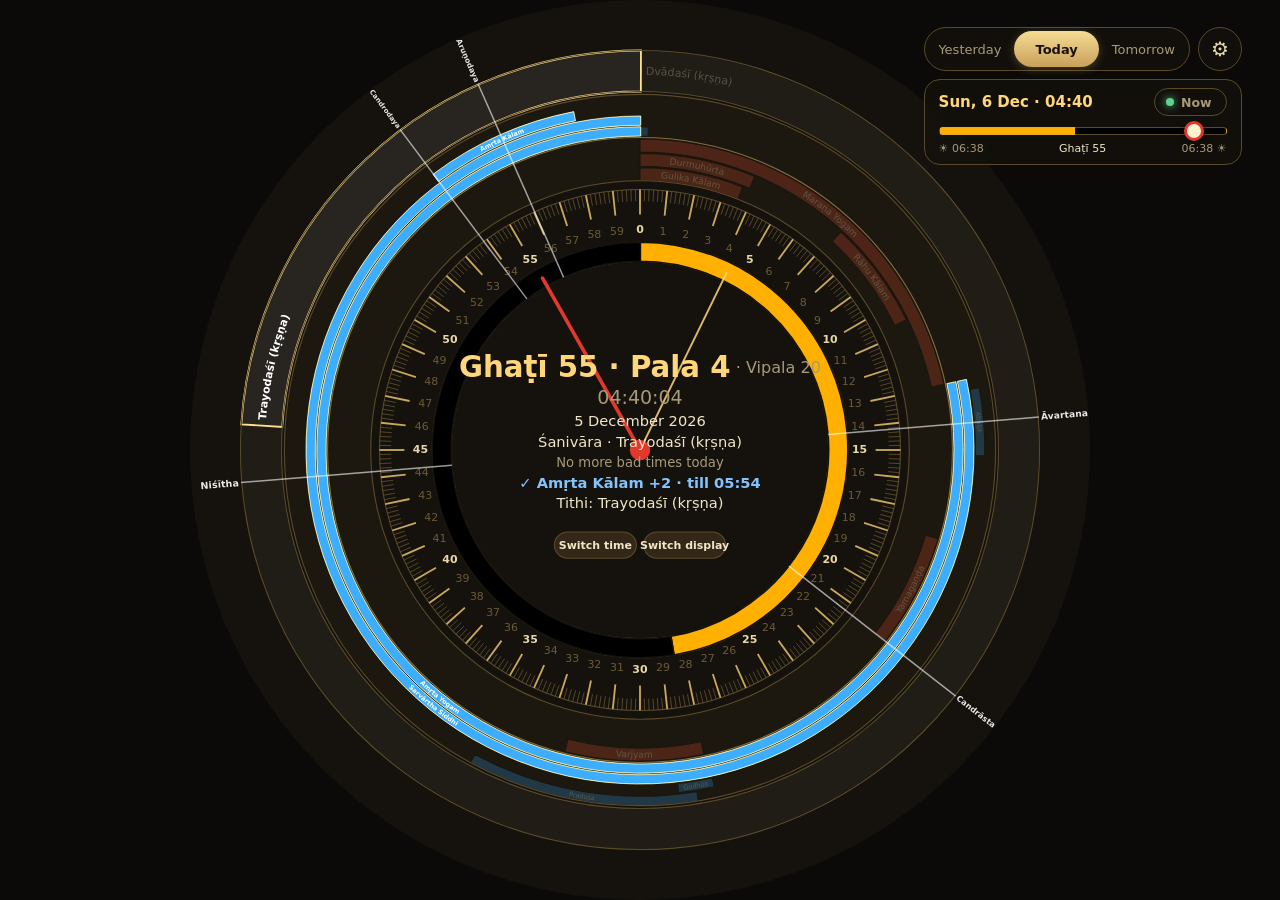
==== commit de9acf8d: "Day buttons keep the clock time; slider follows live until moved; Now button - Yesterday / Today / T" ====
--- a/index.html
+++ b/index.html
@@ -13,7 +13,7 @@
 <link rel="icon" href="icons/favicon-32.png" sizes="32x32" type="image/png">
 <link rel="icon" href="icons/favicon-16.png" sizes="16x16" type="image/png">
 <link rel="apple-touch-icon" href="icons/apple-touch-icon.png">
-<link rel="stylesheet" href="css/style.css?v=20">
+<link rel="stylesheet" href="css/style.css?v=21">
 </head>
 <body>
 <div id="stage">
@@ -28,12 +28,16 @@
       <button id="settings-toggle" aria-label="Settings">&#9881;</button>
     </div>
     <div id="time-scrub">
-      <div class="scrub-head">
+      <div class="scrub-top">
+        <output id="scrub-readout" for="time-slider">--</output>
+        <button type="button" id="scrub-now" title="Back to live time"><span class="live-dot"></span>Now</button>
+      </div>
+      <input type="range" id="time-slider" min="0" max="1439" step="1" value="0" aria-label="Time of day, sunrise to sunrise">
+      <div class="scrub-ends">
         <span id="scrub-sunrise" title="Sunrise">&#9728; --:--</span>
-        <output id="scrub-readout" for="time-slider">--:--</output>
+        <span id="scrub-ghati">Gha&#7789;&#299; --</span>
         <span id="scrub-next" title="Next sunrise">--:-- &#9728;</span>
       </div>
-      <input type="range" id="time-slider" min="0" max="1439" step="1" value="0" aria-label="Time of day, sunrise to sunrise">
     </div>
     <button type="button" id="next-alarm" hidden></button>
   </div>
@@ -113,38 +117,39 @@
   </div>
 </div>
 
-<script src="js/vendor/astronomy.browser.js"></script>
-<script src="js/engine/util.js"></script>
-<script src="js/engine/ayanamsa.js"></script>
-<script src="js/engine/sunrise.js"></script>
-<script src="js/engine/sidereal.js"></script>
-<script src="js/engine/elongation.js"></script>
-<script src="js/engine/tithi.js"></script>
-<script src="js/engine/nakshatra.js"></script>
-<script src="js/engine/yoga.js"></script>
-<script src="js/engine/karana.js"></script>
-<script src="js/engine/lagna.js"></script>
-<script src="js/engine/day-events.js"></script>
-<script src="js/engine/masa.js"></script>
-<script src="js/engine/scaled-intervals.js"></script>
-<script src="js/engine/ghati.js"></script>
-<script src="js/engine/panchanga.js"></script>
-<script src="js/render/ring-adapter.js"></script>
-<script src="js/render/dial.js"></script>
-<script src="js/settings.js"></script>
-<script src="js/alarms.js"></script>
-<script src="js/alarm-ui.js"></script>
-<script src="js/app.js"></script>
+<script src="js/vendor/astronomy.browser.js?v=21"></script>
+<script src="js/engine/util.js?v=21"></script>
+<script src="js/engine/ayanamsa.js?v=21"></script>
+<script src="js/engine/sunrise.js?v=21"></script>
+<script src="js/engine/sidereal.js?v=21"></script>
+<script src="js/engine/elongation.js?v=21"></script>
+<script src="js/engine/tithi.js?v=21"></script>
+<script src="js/engine/nakshatra.js?v=21"></script>
+<script src="js/engine/yoga.js?v=21"></script>
+<script src="js/engine/karana.js?v=21"></script>
+<script src="js/engine/lagna.js?v=21"></script>
+<script src="js/engine/day-events.js?v=21"></script>
+<script src="js/engine/masa.js?v=21"></script>
+<script src="js/engine/scaled-intervals.js?v=21"></script>
+<script src="js/engine/ghati.js?v=21"></script>
+<script src="js/engine/panchanga.js?v=21"></script>
+<script src="js/render/ring-adapter.js?v=21"></script>
+<script src="js/render/dial.js?v=21"></script>
+<script src="js/settings.js?v=21"></script>
+<script src="js/alarms.js?v=21"></script>
+<script src="js/alarm-ui.js?v=21"></script>
+<script src="js/app.js?v=21"></script>
 <script>
-  // Registers the offline cache (sw.js) so the clock keeps working once
-  // installed, even without a connection. Harmless no-op over plain http://
-  // or file:// where Service Worker isn't available/permitted.
+  // No offline cache: an old service worker serving stale files is what makes
+  // a new version look half-installed (new page, old scripts). Remove any that
+  // an earlier version registered, along with its caches.
   if ("serviceWorker" in navigator) {
-    window.addEventListener("load", function () {
-      navigator.serviceWorker.register("sw.js").catch(function (err) {
-        console.warn("Service worker registration failed:", err);
-      });
-    });
+    navigator.serviceWorker.getRegistrations().then(function (regs) {
+      regs.forEach(function (r) { r.unregister(); });
+    }).catch(function () {});
+  }
+  if (window.caches) {
+    caches.keys().then(function (keys) { keys.forEach(function (k) { caches.delete(k); }); }).catch(function () {});
   }
 </script>
 </body>
--- a/css/style.css
+++ b/css/style.css
@@ -368,21 +368,45 @@
   backdrop-filter: blur(8px);
   --day-frac: 50%;
 }
-.scrub-head {
+.scrub-top { display: flex; justify-content: space-between; align-items: center; gap: 10px; }
+#scrub-readout {
+  color: var(--gold-hi);
+  font-size: 15px;
+  font-weight: 600;
+  font-variant-numeric: tabular-nums;
+  white-space: nowrap;
+}
+.scrub-ends {
   display: flex;
   justify-content: space-between;
-  align-items: baseline;
   gap: 8px;
   font-size: 11px;
   color: var(--muted);
   font-variant-numeric: tabular-nums;
 }
-#scrub-readout {
-  color: var(--gold-hi);
-  font-size: 13px;
-  font-weight: 600;
-  white-space: nowrap;
-}
+#scrub-ghati { color: var(--ink); }
+/* Now: lit gold when the clock has been moved off live time (an invitation to
+   return), quiet with a green dot while it is live. */
+#scrub-now {
+  display: inline-flex;
+  align-items: center;
+  gap: 7px;
+  height: 28px;
+  padding: 0 14px 0 11px;
+  border: 1px solid #e8c878;
+  border-radius: 999px;
+  background: var(--gold-fill);
+  color: #1a1208;
+  font: inherit;
+  font-size: 12.5px;
+  font-weight: 700;
+  cursor: pointer;
+  box-shadow: 0 2px 10px rgba(201, 168, 92, 0.3);
+}
+#scrub-now .live-dot { width: 8px; height: 8px; border-radius: 50%; background: #7a6636; }
+#scrub-now.is-live { background: transparent; border-color: var(--ring-stroke); color: var(--muted); box-shadow: none; font-weight: 600; }
+#scrub-now.is-live .live-dot { background: #5fd38d; box-shadow: 0 0 8px #5fd38d; }
+#scrub-now:focus-visible { outline: 2px solid var(--gold-hi); outline-offset: 2px; }
 #time-slider {
   -webkit-appearance: none;
   appearance: none;
@@ -452,6 +476,7 @@
   #top-controls { gap: 5px; width: min(270px, calc(100vw - 24px)); }
   #day-buttons button { height: 30px; font-size: 12px; }
   #time-scrub { padding: 5px 12px 6px; }
+  .scrub-ends { display: none; }
 }
 
 .ai {
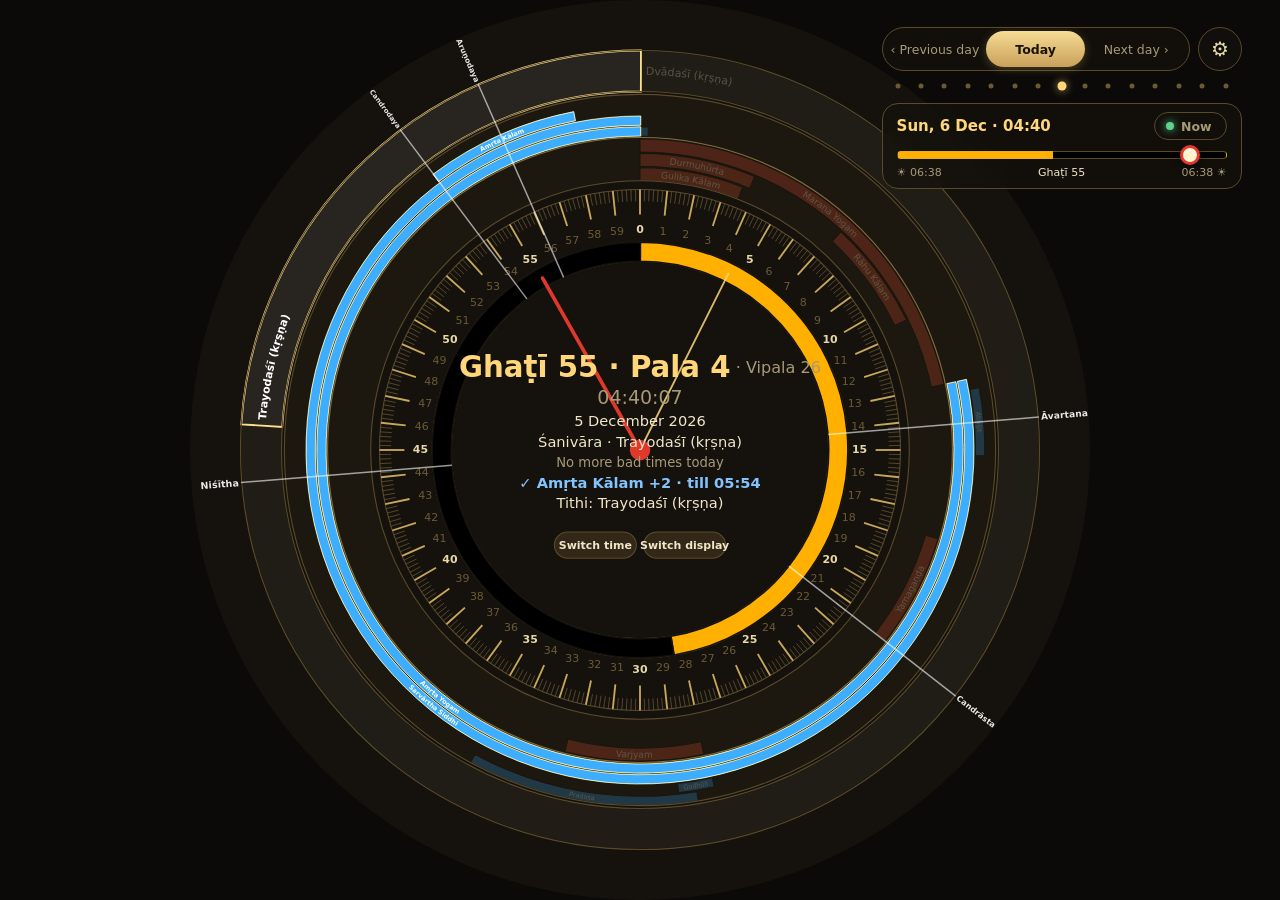
==== commit 77f3c137: "Day navigator, cache-proof loading, custom alarm track, calendar export - Remove the Ring layers (ou" ====
--- a/index.html
+++ b/index.html
@@ -13,144 +13,72 @@
 <link rel="icon" href="icons/favicon-32.png" sizes="32x32" type="image/png">
 <link rel="icon" href="icons/favicon-16.png" sizes="16x16" type="image/png">
 <link rel="apple-touch-icon" href="icons/apple-touch-icon.png">
-<link rel="stylesheet" href="css/style.css?v=21">
+<style>html, body { margin: 0; background: #0b0a08; }</style>
 </head>
 <body>
-<div id="stage">
-  <svg id="dial"></svg>
-  <div id="top-controls">
-    <div class="tc-row">
-      <div id="day-buttons" role="group" aria-label="Day shown on the clock">
-        <button type="button" id="day-yesterday" data-day="-1">Yesterday</button>
-        <button type="button" id="day-today" data-day="0">Today</button>
-        <button type="button" id="day-tomorrow" data-day="1">Tomorrow</button>
-      </div>
-      <button id="settings-toggle" aria-label="Settings">&#9881;</button>
-    </div>
-    <div id="time-scrub">
-      <div class="scrub-top">
-        <output id="scrub-readout" for="time-slider">--</output>
-        <button type="button" id="scrub-now" title="Back to live time"><span class="live-dot"></span>Now</button>
-      </div>
-      <input type="range" id="time-slider" min="0" max="1439" step="1" value="0" aria-label="Time of day, sunrise to sunrise">
-      <div class="scrub-ends">
-        <span id="scrub-sunrise" title="Sunrise">&#9728; --:--</span>
-        <span id="scrub-ghati">Gha&#7789;&#299; --</span>
-        <span id="scrub-next" title="Next sunrise">--:-- &#9728;</span>
-      </div>
-    </div>
-    <button type="button" id="next-alarm" hidden></button>
-  </div>
-</div>
+<script>
+  // Boot script. Fetches the clock's HTML, CSS and scripts - listed in
+  // app-files.json - revalidating each one with the server on every load
+  // (cache: "no-cache"), so a browser can never run a stale file or pair an
+  // old script with a new page. Unchanged files come back as a quick 304.
+  // This shell itself holds nothing that changes, and is never edited when
+  // the app is.
+  (function () {
+    var SHELL = 1;
+    var FRESH = { cache: "no-cache" };
 
-<div id="settings-panel" class="hidden">
-  <button id="settings-close" type="button" aria-label="Close">&times;</button>
-  <h2>Settings</h2>
+    // An old version registered a service worker / offline cache that could
+    // serve stale files; remove any left behind.
+    if ("serviceWorker" in navigator) {
+      navigator.serviceWorker.getRegistrations().then(function (regs) {
+        regs.forEach(function (r) { r.unregister(); });
+      }).catch(function () {});
+    }
+    if (window.caches) {
+      caches.keys().then(function (keys) { keys.forEach(function (k) { caches.delete(k); }); }).catch(function () {});
+    }
 
-  <section id="alarm-section">
-    <h3>Alarms</h3>
-    <button id="alarm-set" type="button" class="primary-action">
-      <svg viewBox="0 0 24 24" aria-hidden="true"><path d="M12 3.2a1 1 0 0 1 1 1v.7a6 6 0 0 1 5 5.9v3.2l1.6 2.6a.9.9 0 0 1-.8 1.4H5.2a.9.9 0 0 1-.8-1.4L6 13.8V10.8a6 6 0 0 1 5-5.9v-.7a1 1 0 0 1 1-1Z"/><path d="M9.6 19.2a2.5 2.5 0 0 0 4.8 0"/></svg>
-      Set Alarm
-    </button>
-    <ul id="alarm-list" class="alarm-list"></ul>
-    <p class="settings-note">Alarms are saved as soon as you set them (no need to press Save) and follow real time, even while the dial shows another day. They ring while the clock is open - after a reload, tap the page once so the browser allows sound.</p>
-  </section>
+    function get(url) {
+      return fetch(url, FRESH).then(function (r) {
+        if (!r.ok) throw new Error(url + " (HTTP " + r.status + ")");
+        return r.text();
+      });
+    }
 
-  <section>
-    <h3>Time</h3>
-    <label>Set clock to <input type="datetime-local" id="set-time"></label>
-    <button id="set-time-now" type="button">Now</button>
-    <button id="set-time-pause" type="button">Pause</button>
-    <p class="settings-note" id="set-time-live">Live (following real time)</p>
-  </section>
-
-  <section>
-    <h3>Location</h3>
-    <label>Latitude <input type="number" id="set-lat" step="0.0001"></label>
-    <label>Longitude <input type="number" id="set-lon" step="0.0001"></label>
-    <label>Elevation (m) <input type="number" id="set-elev" step="1"></label>
-    <button id="set-location-reset" type="button">Reset to Śṛṅgeri</button>
-  </section>
-
-  <section>
-    <h3>Ayanāṃśa</h3>
-    <select id="set-ayanamsa">
-      <option value="lahiri">Lahiri (Citrapakṣa)</option>
-    </select>
-    <p class="settings-note">Only Lahiri is implemented in this prototype; see js/engine/ayanamsa.js.</p>
-  </section>
-
-  <section>
-    <h3>Sunrise definition</h3>
-    <label><input type="radio" name="sunriseEdge" value="upper-limb"> Upper limb, with refraction (default)</label>
-    <label><input type="radio" name="sunriseEdge" value="disc-centre"> Disc centre, geometric (no refraction)</label>
-  </section>
-
-  <section>
-    <h3>Ring layers (outside → in)</h3>
-    <p class="settings-note">The physical order of the rings on the dial, and which of the always-on rings are shown. Day / Night always stays innermost, inside the ghaṭī scale, so it has no reorder control.</p>
-    <ul id="set-layer-order" class="reorder-list"></ul>
-  </section>
-
-  <section>
-    <h3>Switchable ring order</h3>
-    <p class="settings-note">The order Switch display cycles through. Untick an element to leave it out. The good and bad times (Rāhu Kālam, Yamagaṇḍa, Gulika, Durmuhūrta, Varjyam; Abhijit, Pradoṣa, Godhūli, Amṛta Kālam; and the Maraṇa, Viṣa, Amṛta, Sarvārtha Siddhi and Ravi yogas) share the always-on Good / Bad Times ring (see Ring layers above): good windows on its outer half, bad ones on its inner half.</p>
-    <ul id="set-ring-order" class="reorder-list"></ul>
-  </section>
-
-  <section>
-    <h3>Marker lines</h3>
-    <div id="set-markers"></div>
-    <p class="settings-note">Candrodaya/Candrāsta (moonrise/moonset) appear only when they fall within the day; Saṅkrānti only on the day the Sun enters a new rāśi.</p>
-  </section>
-
-  <section>
-    <h3>Defaults</h3>
-    <button id="settings-reset" type="button">Reset to defaults</button>
-    <p class="settings-note">Puts every setting above (location, ayanāṃśa, sunrise, ring layers, ring order, marker lines) back to its default. Nothing changes until you Save.</p>
-  </section>
-
-  <div class="settings-actions">
-    <button id="settings-save" type="button">Save</button>
-    <button id="settings-cancel" type="button">Cancel</button>
-  </div>
-</div>
-
-<script src="js/vendor/astronomy.browser.js?v=21"></script>
-<script src="js/engine/util.js?v=21"></script>
-<script src="js/engine/ayanamsa.js?v=21"></script>
-<script src="js/engine/sunrise.js?v=21"></script>
-<script src="js/engine/sidereal.js?v=21"></script>
-<script src="js/engine/elongation.js?v=21"></script>
-<script src="js/engine/tithi.js?v=21"></script>
-<script src="js/engine/nakshatra.js?v=21"></script>
-<script src="js/engine/yoga.js?v=21"></script>
-<script src="js/engine/karana.js?v=21"></script>
-<script src="js/engine/lagna.js?v=21"></script>
-<script src="js/engine/day-events.js?v=21"></script>
-<script src="js/engine/masa.js?v=21"></script>
-<script src="js/engine/scaled-intervals.js?v=21"></script>
-<script src="js/engine/ghati.js?v=21"></script>
-<script src="js/engine/panchanga.js?v=21"></script>
-<script src="js/render/ring-adapter.js?v=21"></script>
-<script src="js/render/dial.js?v=21"></script>
-<script src="js/settings.js?v=21"></script>
-<script src="js/alarms.js?v=21"></script>
-<script src="js/alarm-ui.js?v=21"></script>
-<script src="js/app.js?v=21"></script>
-<script>
-  // No offline cache: an old service worker serving stale files is what makes
-  // a new version look half-installed (new page, old scripts). Remove any that
-  // an earlier version registered, along with its caches.
-  if ("serviceWorker" in navigator) {
-    navigator.serviceWorker.getRegistrations().then(function (regs) {
-      regs.forEach(function (r) { r.unregister(); });
-    }).catch(function () {});
-  }
-  if (window.caches) {
-    caches.keys().then(function (keys) { keys.forEach(function (k) { caches.delete(k); }); }).catch(function () {});
-  }
+    get("app-files.json").then(function (text) {
+      var files = JSON.parse(text);
+      if (files.shell !== SHELL) {
+        // This shell is out of date (only possible if the boot script itself
+        // changed): refresh it from the server, once.
+        var tried = false;
+        try { tried = sessionStorage.getItem("shellRefreshed") === "1"; sessionStorage.setItem("shellRefreshed", "1"); } catch (e) { tried = true; }
+        if (!tried) {
+          return fetch(location.pathname, { cache: "reload" }).then(function () { location.reload(); });
+        }
+      }
+      return Promise.all([
+        Promise.all(files.css.map(get)),
+        get(files.html),
+        Promise.all(files.js.map(get)),
+      ]).then(function (parts) {
+        files.css.forEach(function (url, i) {
+          var style = document.createElement("style");
+          style.textContent = parts[0][i] + "\n/*# sourceURL=" + url + " */";
+          document.head.appendChild(style);
+        });
+        document.body.insertAdjacentHTML("afterbegin", parts[1]);
+        // Appended in order; each runs as it is added, like a normal script tag.
+        files.js.forEach(function (url, i) {
+          var script = document.createElement("script");
+          script.textContent = parts[2][i] + "\n//# sourceURL=" + url;
+          document.body.appendChild(script);
+        });
+      });
+    }).catch(function (err) {
+      document.body.style.cssText = "color:#f0e6c8;font:16px system-ui;padding:24px";
+      document.body.textContent = "The clock could not load: " + err.message + ". Check the connection and reload.";
+    });
+  })();
 </script>
 </body>
 </html>
